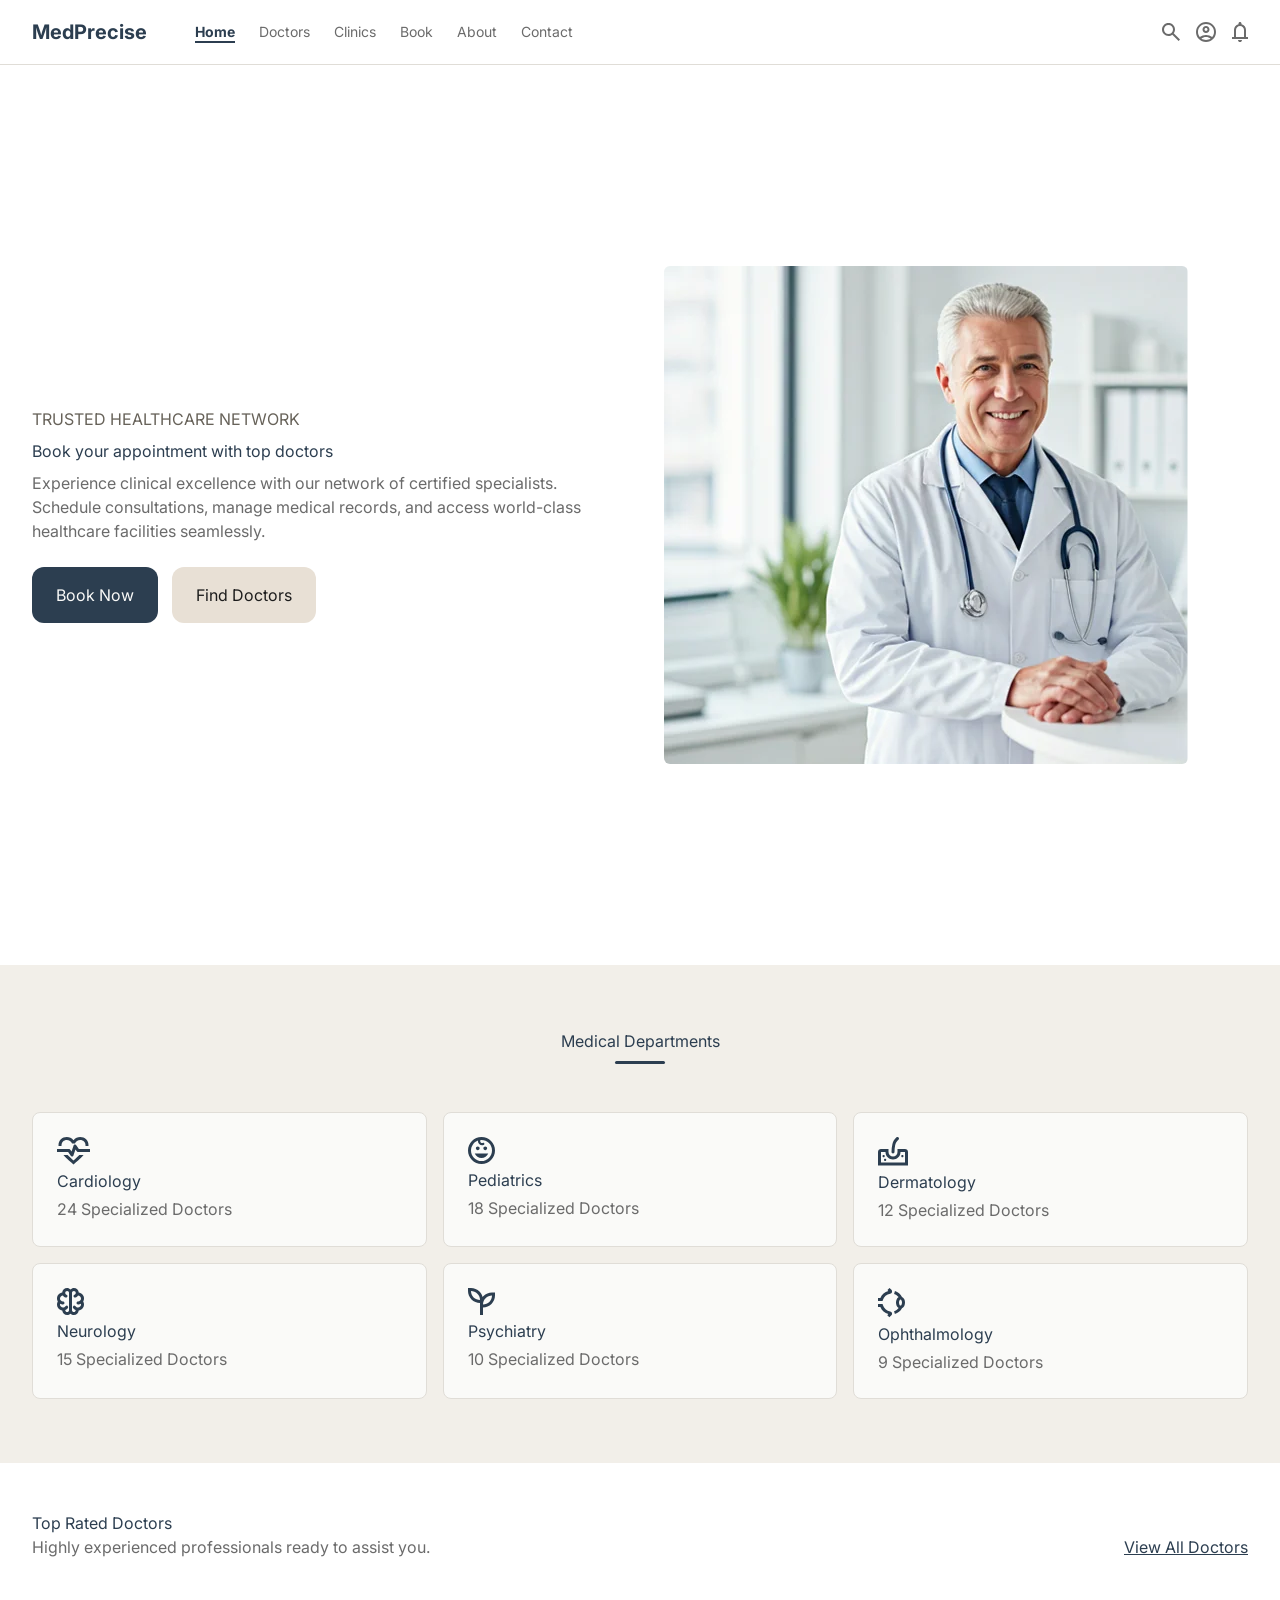
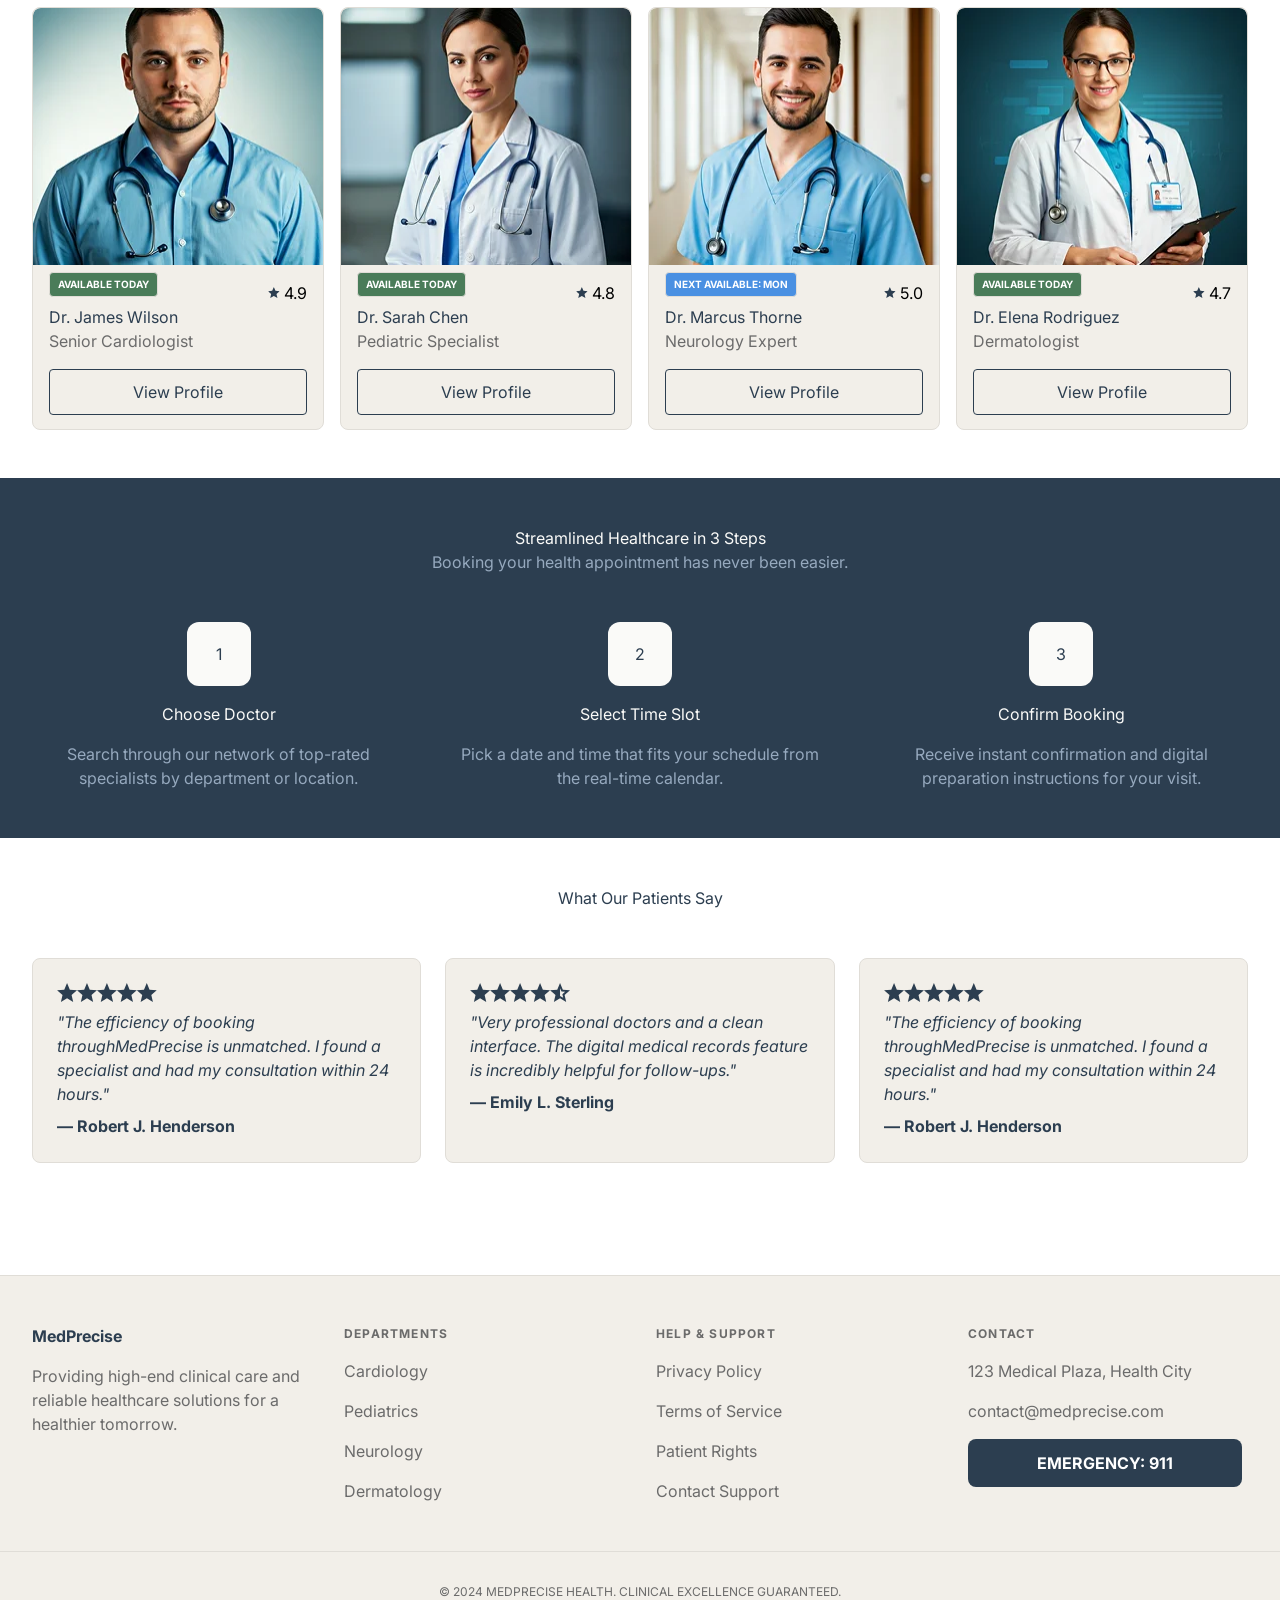
==== index.html @ 84e1014b "start contact page" ====
<!DOCTYPE html>
<html lang="en">
<head>
    <meta charset="UTF-8">
    <meta name="viewport" content="width=device-width, initial-scale=1.0">
    <title>Medical Departments | Home</title>
    <link rel="preconnect" href="https://fonts.googleapis.com">
<link rel="preconnect" href="https://fonts.gstatic.com" crossorigin>
<link href="https://fonts.googleapis.com/css2?family=Inter:ital,opsz,wght@0,14..32,100..900;1,14..32,100..900&display=swap" rel="stylesheet">
  <link href=".\src\output.css" rel="stylesheet">
</head>
<body>
    <header>
        <div class="container mx-auto row justify-between py-4.5 px-8 relative" >
            <div class="md:hidden">
                <input type="checkbox" id="menu" class="hidden peer">
             <div class="flex justify-between items-center p-4">
                <label for="menu" class="cursor-pointer"><img src="./src/ICONS/Menu.svg" alt="menu"></label>
             </div>
             <div class="hidden peer-checked:flex bg-gray-100  absolute top-full left-8 flex flex-col px-4" >
                <a href="./index.html" class="text-sm text-[var(--color-muted)] py-2">Home</a>
                 <a href="./doctors.html" class="text-sm text-[var(--color-muted)] py-2">Doctors</a>
                 <a href="./clinics.html" class="text-sm text-[var(--color-muted)] py-2">Clinics</a>
                  <a href="#" class="text-sm text-[var(--color-muted)] py-2">Book</a>
                   <a href="./about.html" class="text-sm text-[var(--color-muted)] py-2">About</a>
                   <a href="./contact.html" class="text-sm text-[var(--color-muted)] py-2">Contact</a>
             </div>
            </div>
            <div class="row justify-between gap-12">
                <a href="./index.html" class="text-xl font-bold text-[var(--color-primary)]">MedPrecise</a>
                <ul class="row justify-between gap-6 text-sm text-[var(--color-muted)] hidden  md:flex">
                    <li>
                        <a href="./index.html" class="nav-link selected">Home</a>
                    </li>
                    <li>
                        <a href="./doctors.html" class="nav-link">Doctors</a>
                    </li>
                    <li>
                        <a href="./clinics.html" class="nav-link">Clinics</a>
                    </li>
                    <li>
                        <a href="#" class="nav-link">Book</a>
                    </li>
                    <li>
                        <a href="./about.html" class="nav-link">About</a>
                    </li>
                    <li>
                        <a href="./contact.html" class="nav-link">Contact</a>
                    </li>
                </ul>
            </div>
            <div class="icons">
                <ul class="row justify-between gap-4">
                    <li>
                        <a href="#"><img src="./src/ICONS/search.svg"></a>
                    </li>
                    <li class="hidden md:block">
                        <a href="#"><img src="./src/ICONS/pro.svg"></a>
                    </li>
                    <li class="hidden md:block">
                        <a href="#"><img src="./src/ICONS/not.svg"></a>
                    </li>
                </ul>

            </div>

        </div>
    </header>
    <main>
        <section class="hero min-h-screen px-8 flex items-center justify-center ">
            <div class="container mx-auto flex-col  md:flex md:flex-row md:justify-between h-full items-center gap-12 py-16">
                 <div class="flex-1">
                <div class="mb-2 max-w-xl">  
                 <h1 class="text-[var(--color-highlight)] mb-2">TRUSTED HEALTHCARE NETWORK</h1>
               <h2 class="text-[var(--color-primary)] mb-2 " >Book your appointment with top doctors</h2>
             <p class="text-[var(--color-muted)] ">Experience clinical excellence with our network of certified specialists.<br>Schedule consultations, manage medical records, and access world-class
             healthcare facilities seamlessly.
             </p>
             </div>
          
        <div class="mt-6 ">
           <button class="book  py-4 px-6 rounded-xl  bg-[var(--color-primary)] text-[var(--color-background)] mr-2.5 hover:bg-[var(--color-primary)]/80 ">Book Now</button>
            <button class="find-doctor  py-4 px-6 rounded-xl  bg-[var(--color-bg2)] text-[var(--color-t2)] hover:bg-[var(--color-bg2)]/80 ">Find Doctors</button>
      </div>
      </div>
      <div class="justify-end mt-10 md:mt-0 flex-1" >
     <img src="./src/photos/hero.webp" alt="doctor Image" class="rounded-md">
     </div> 
            </div>
           
        </section>
        <section class="medical-dep px-8  bg-[var(--color-bg3)] flex items-center justify-center ">
                <div class="container mx-auto py-16">
               <div class="text-center"> 
              <h2 class=" title text-[var(--color-primary)]">Medical Departments</h2>
            </div>
              <div class="cards grid grid-cols-1 md:grid-cols-3 gap-4 mt-12">
            <div class="card">
                <div class="icon"><img src="./src/ICONS/Cardiology.svg " alt="Cardiology Icon">
                </div>
                <h2 class="my-1 text-[var(--color-primary)]">Cardiology</h2>
                <p class="text-[var(--color-muted)]">24 Specialized Doctors</p>
                </div>
                <div class="card">
                    <div class="icon"><img src="./src/ICONS/Pediatrics.svg" alt="Pediaics Icon">
                </div>
                <h2 class="my-1 text-[var(--color-primary)]">Pediatrics</h2>
                <p class="text-[var(--color-muted)]">18 Specialized Doctors</p>
            </div>
            <div class="card">
                <div class="icon"><img src="./src/ICONS/Dermatology.svg" alt="Dermatology Icon">
                </div>
                <h2 class="my-1 text-[var(--color-primary)]">Dermatology</h2>
                <p class="text-[var(--color-muted)]">12 Specialized Doctors</p>
            </div>    
              <div class="card">
              <div class="icon"><img src="./src/ICONS/Neurology.svg" alt="Neurology Icon">
                </div>
                <h2 class="my-1 text-[var(--color-primary)]">Neurology</h2>
                <p class="text-[var(--color-muted)]">15 Specialized Doctors</p>
              </div>
                <div class="card">
               <div class="icon"><img src="./src/ICONS/Psychiatry.svg" alt="Psychiatry Icon">
                </div>
                <h2 class="my-1 text-[var(--color-primary)]">Psychiatry</h2>
                <p class="text-[var(--color-muted)]">10 Specialized Doctors</p>
                </div>
              <div class="card">
                <div class="icon"><img src="./src/ICONS/Ophthalmology.svg" alt="Ophthalmology Icon">
                </div>
                <h2 class="my-1 text-[var(--color-primary)]">Ophthalmology</h2>
                <p class="text-[var(--color-muted)]">9 Specialized Doctors</p> 
              </div>
              </div>
                </div>
    
        </section>
        <section class="top-doctors px-8  flex items-center justify-center">
            <div class="container mx-auto py-12">
             <h2 class="text-[var(--color-primary)]">Top Rated Doctors</h2>
             <div class="row justify-between">
                <p class="text-[var(--color-muted)]">
                    Highly experienced professionals ready to assist you.
                </p>
                <a href="#" class="text-[var(--color-primary)] underline cursor-pointer p-2 md:p-0  transition-all duration-75 active:scale-90 ">View All Doctors</a>
             </div>
             <div class="dr-cards mt-12 grid grid-cols-1 md:grid-cols-2 lg:grid-cols-4 gap-4">
                <div class="dr-card">
                    <img src="./src/photos/james.webp" alt="Dr. James">
                    <div class="row justify-between mx-4">
                        <p class="status bg-[var(--color-available)]">AVAILABLE TODAY</p>
                        <div class="row  gap-1 mt-4">
                            <img src="./src/ICONS/star.svg" alt="Star Icon" >
                            <p>4.9</p>
                        </div>
                    </div>
                    <div class="mx-4">
                        <h2 class="text-[var(--color-primary)]">Dr. James Wilson</h2>
                        <p class="text-[var(--color-muted)]">Senior Cardiologist</p>
                        <a href="./doctor profile.html" class="btn mt-4">View Profile</a>
                    </div>
                </div>
                <div class="dr-card">
                    <img src="./src/photos/sarah.webp" alt="Dr. Sarah">
                    <div class="row justify-between mx-4">
                        <p class="status bg-[var(--color-available)]">AVAILABLE TODAY</p>
                        <div class="row  gap-1 mt-4">
                            <img src="./src/ICONS/star.svg" alt="Star Icon" >
                            <p>4.8</p>
                        </div>
                    </div>
                    <div class="mx-4">
                        <h2 class="text-[var(--color-primary)]">Dr. Sarah Chen</h2>
                        <p class="text-[var(--color-muted)]">Pediatric Specialist</p>
                        <button >View Profile</button>
                    </div>
                </div>
                <div class="dr-card">
                    <img src="./src/photos/Marcus .webp" alt="Dr. Marcus">
                    <div class="row justify-between mx-4">
                        <p class="status bg-[var(--color-unavailable)]">NEXT AVAILABLE: MON</p>
                        <div class="row  gap-1 mt-4">
                            <img src="./src/ICONS/star.svg" alt="Star Icon" >
                            <p>5.0</p>
                        </div>
                    </div>
                    <div class="mx-4">
                        <h2 class="text-[var(--color-primary)]">Dr. Marcus Thorne</h2>
                        <p class="text-[var(--color-muted)]">Neurology Expert</p>
                        <button >View Profile</button>
                    </div>
                </div>
                <div class="dr-card">
                    <img src="./src/photos/elena.webp" alt="Dr. Elena">
                    <div class="row justify-between mx-4">
                        <p class="status bg-[var(--color-available)]">AVAILABLE TODAY</p>
                        <div class="row gap-1 mt-4">
                            <img src="./src/ICONS/star.svg" alt="Star Icon" >
                            <p>4.7</p>
                        </div>
                    </div>
                    <div class="mx-4">
                        <h2 class="text-[var(--color-primary)]">Dr. Elena Rodriguez</h2>
                        <p class="text-[var(--color-muted)]">Dermatologist</p>
                        <button class="" >View Profile</button>
                    </div>
                </div>

             </div>

            </div>

        </section>
        <section class="steps px-8 bg-[var(--color-primary)] flex items-center justify-center">
            <div class="container mx-auto py-12">
                <h2 class="text-[var(--color-background)] text-center">Streamlined Healthcare in 3 Steps</h2>
                <p class="text-[var(--color-light)] text-center">Booking your health appointment has never been easier.</p>
                <div class="grid grid-cols-1 md:grid-cols-3 gap-12  mt-12">
                    <div class="step flex justify-center items-center flex-col">
                        <p class="step-number"> 1</p>
                        <h2 class="my-4 text-[var(--color-background)]"> Choose Doctor</h2>
                        <p class="text-[var(--color-light)] text-center">Search through our network of top-rated specialists by department or location.</p>
                </div>
                <div class="step flex justify-center items-center flex-col">
                        <p class="step-number"> 2</p>
                        <h2 class="my-4 text-[var(--color-background)]">Select Time Slot</h2>
                        <p class="text-[var(--color-light)] text-center">Pick a date and time that fits your schedule from the real-time calendar.</p>
                </div>
                <div class="step flex justify-center items-center flex-col">
                        <p class="step-number"> 3</p>
                        <h2 class="my-4 text-[var(--color-background)]"> Confirm Booking</h2>
                        <p class="text-[var(--color-light)] text-center">Receive instant confirmation and digital preparation instructions for your visit.</p>
                </div>

            </div>
            </div>
        </section>
        <section class="Testimonials px-8 flex items-center justify-center">
            <div class="container mx-auto py-12">
                <h2 class="text-[var(--color-primary)] mb-12 text-center">What Our Patients Say</h2>
                <div class="Patients-cards grid grid-cols-1 md:grid-cols-3 gap-6">
                    <div class="Patient-card ">
                        <img src="./src/ICONS/5stars.svg" alt="5 Stars Icon">
                        <p class="my-2 text-[var(--color-primary)]  italic">
                            "The efficiency of booking throughMedPrecise is unmatched. I found a specialist and had my consultation within 24 hours."
                        </p>
                        <h2 class="font-bold  text-[var(--color-primary)] ">— Robert J. Henderson</h2>

                    </div>
                    <div class="Patient-card">
                        <img src="./src/ICONS/4stars.svg" alt="4 Stars Icon">
                        <p class="my-2 text-[var(--color-primary)]  italic">
                            "Very professional doctors and a clean
                               interface. The digital medical records
                               feature is incredibly helpful for follow-ups."
                        </p>
                        <h2 class="font-bold  text-[var(--color-primary)] ">— Emily L. Sterling</h2>

                    </div>
                    <div class="Patient-card">
                        <img src="./src/ICONS/5stars.svg" alt="5 Stars Icon">
                        <p class="my-2 text-[var(--color-primary)]  italic">
                            "The efficiency of booking throughMedPrecise is unmatched. I found a specialist and had my consultation within 24 hours."
                        </p>
                        <h2 class="font-bold  text-[var(--color-primary)] ">— Robert J. Henderson</h2>

                    </div>
                </div>
            </div>

        </section>
       
    </main>
    <footer class="mt-16" >
       <section class=" px-8  flex items-center justify-center bg-[var(--color-bg3)] border-t  border-[var(--color-border)]">
     <div class="footer container mx-auto py-12">
            <div class="footer-container grid grid-cols-1 md:grid-cols-4 gap-8 ">
                <div>
                    <h2 class="font-bold text-lg text-[var(--color-primary)] mb-[16.5px]">MedPrecise</h2>
                    <p class="text-[var(--color-muted)]">Providing high-end clinical care and reliable healthcare solutions for a healthier tomorrow.</p>
                </div>
                <div>
                    <h5 class="text-[var(--color-muted)] mb-4">DEPARTMENTS</h5>
                    <ul >
                        <li><a href="#" >Cardiology</a></li>
                        <li class="my-4"><a href="#" >Pediatrics</a></li>
                        <li><a href="#">Neurology</a></li>
                        <li class="mt-4"><a href="#">Dermatology</a></li>
                    </ul>
                </div>
                <div>
                    <h5 class="text-[var(--color-muted)] mb-4">HELP & SUPPORT</h5>
                    <ul>
                        <li><a href="#">Privacy Policy</a></li>
                        <li class="my-4"><a href="#">Terms of Service</a></li>
                        <li><a href="#">Patient Rights</a></li>
                        <li class="mt-4"><a href="#">Contact Support</a></li>
                    </ul>
                </div>
                <div>
                    <h5 class="text-[var(--color-muted)] mb-4"">CONTACT</h5>
                    <ul>
                        <li class="text-[var(--color-muted)]">123 Medical Plaza, Health City</li>
                        <li class="my-4 text-[var(--color-muted)]">contact@medprecise.com</li>
                    </ul>
                    <button class="hover:bg-[var(--color-primary)]/50">EMERGENCY: 911</button>
                </div>
            </div>
           
        </div>
       </section>
        
        <section class=" px-8 flex items-center justify-center bg-[var(--color-bg3)] border-t  border-[var(--color-border)] ">
<div class="container mx-auto text-center  ">
             <p class="text-xs text-[var(--color-muted)] py-8">© 2024 MEDPRECISE HEALTH. CLINICAL EXCELLENCE GUARANTEED.</p>
        </div>
        </section>
    </footer>
    
</body>
</html>
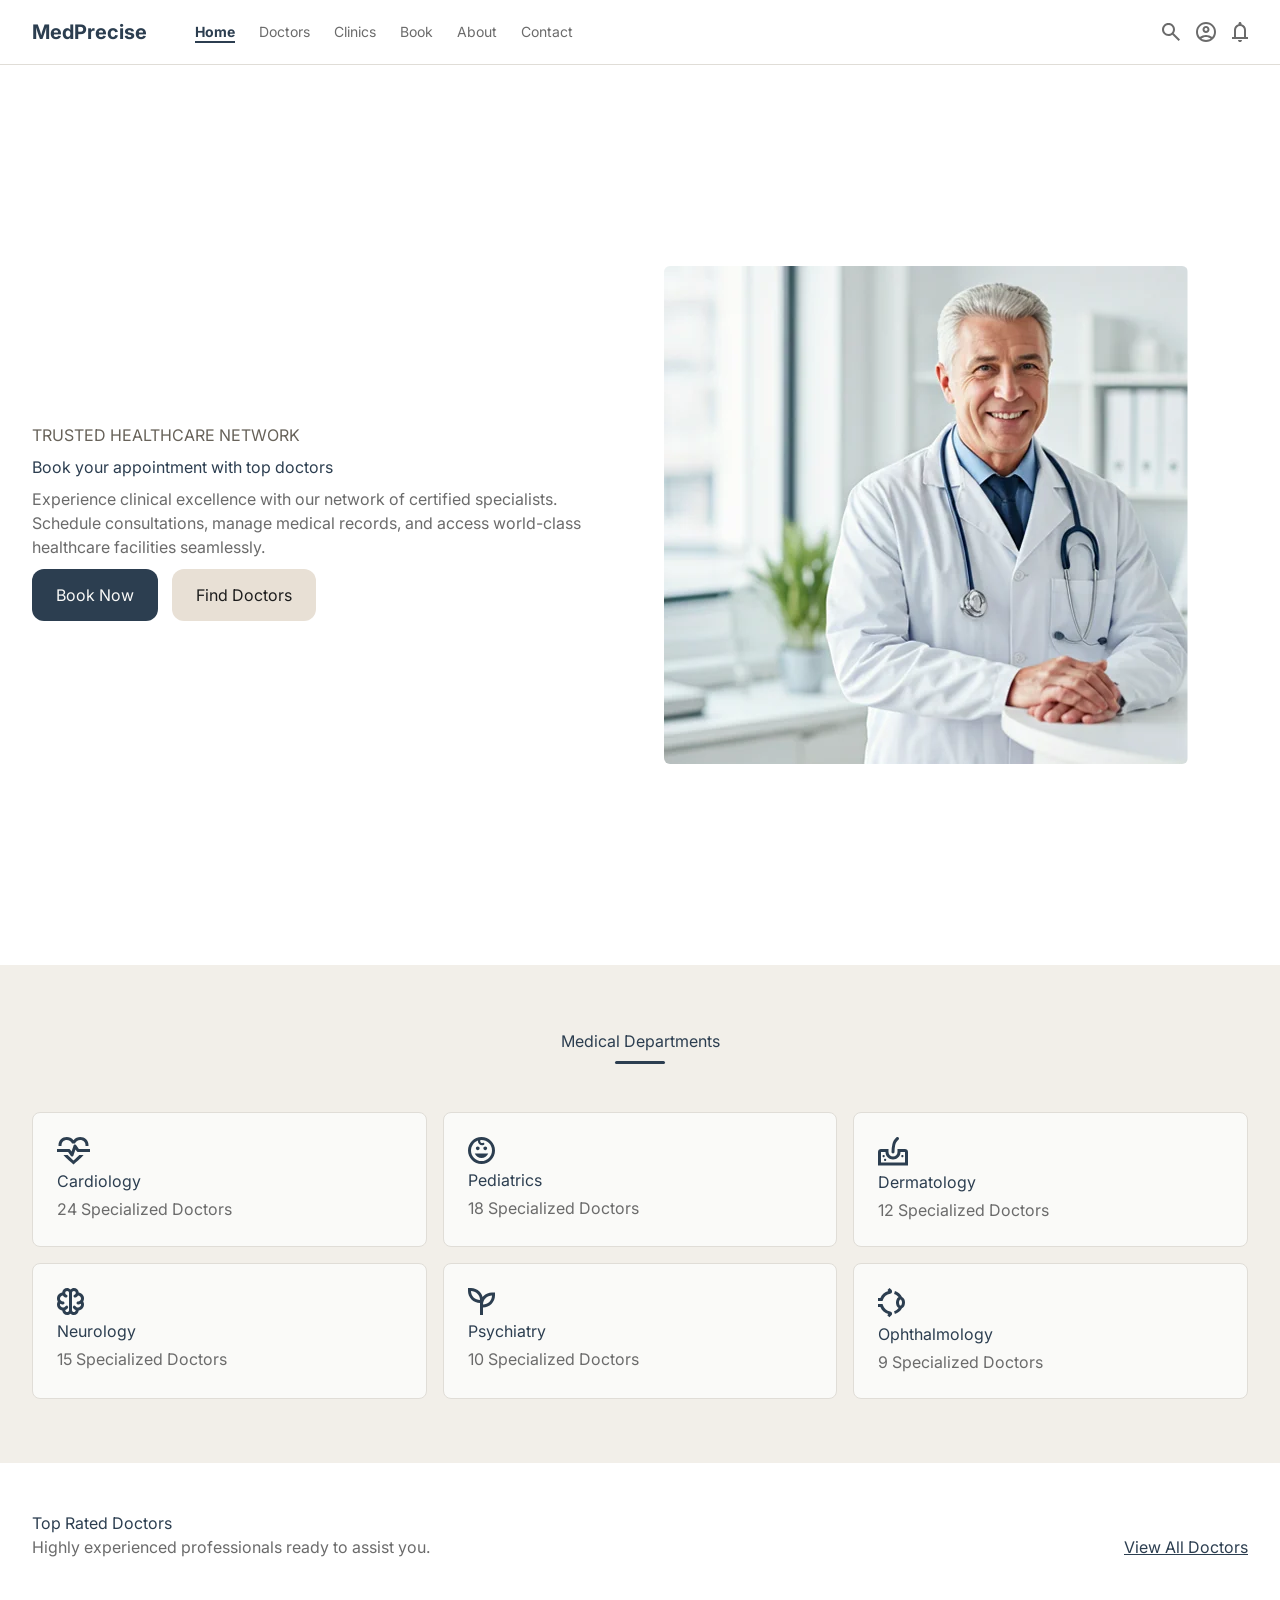
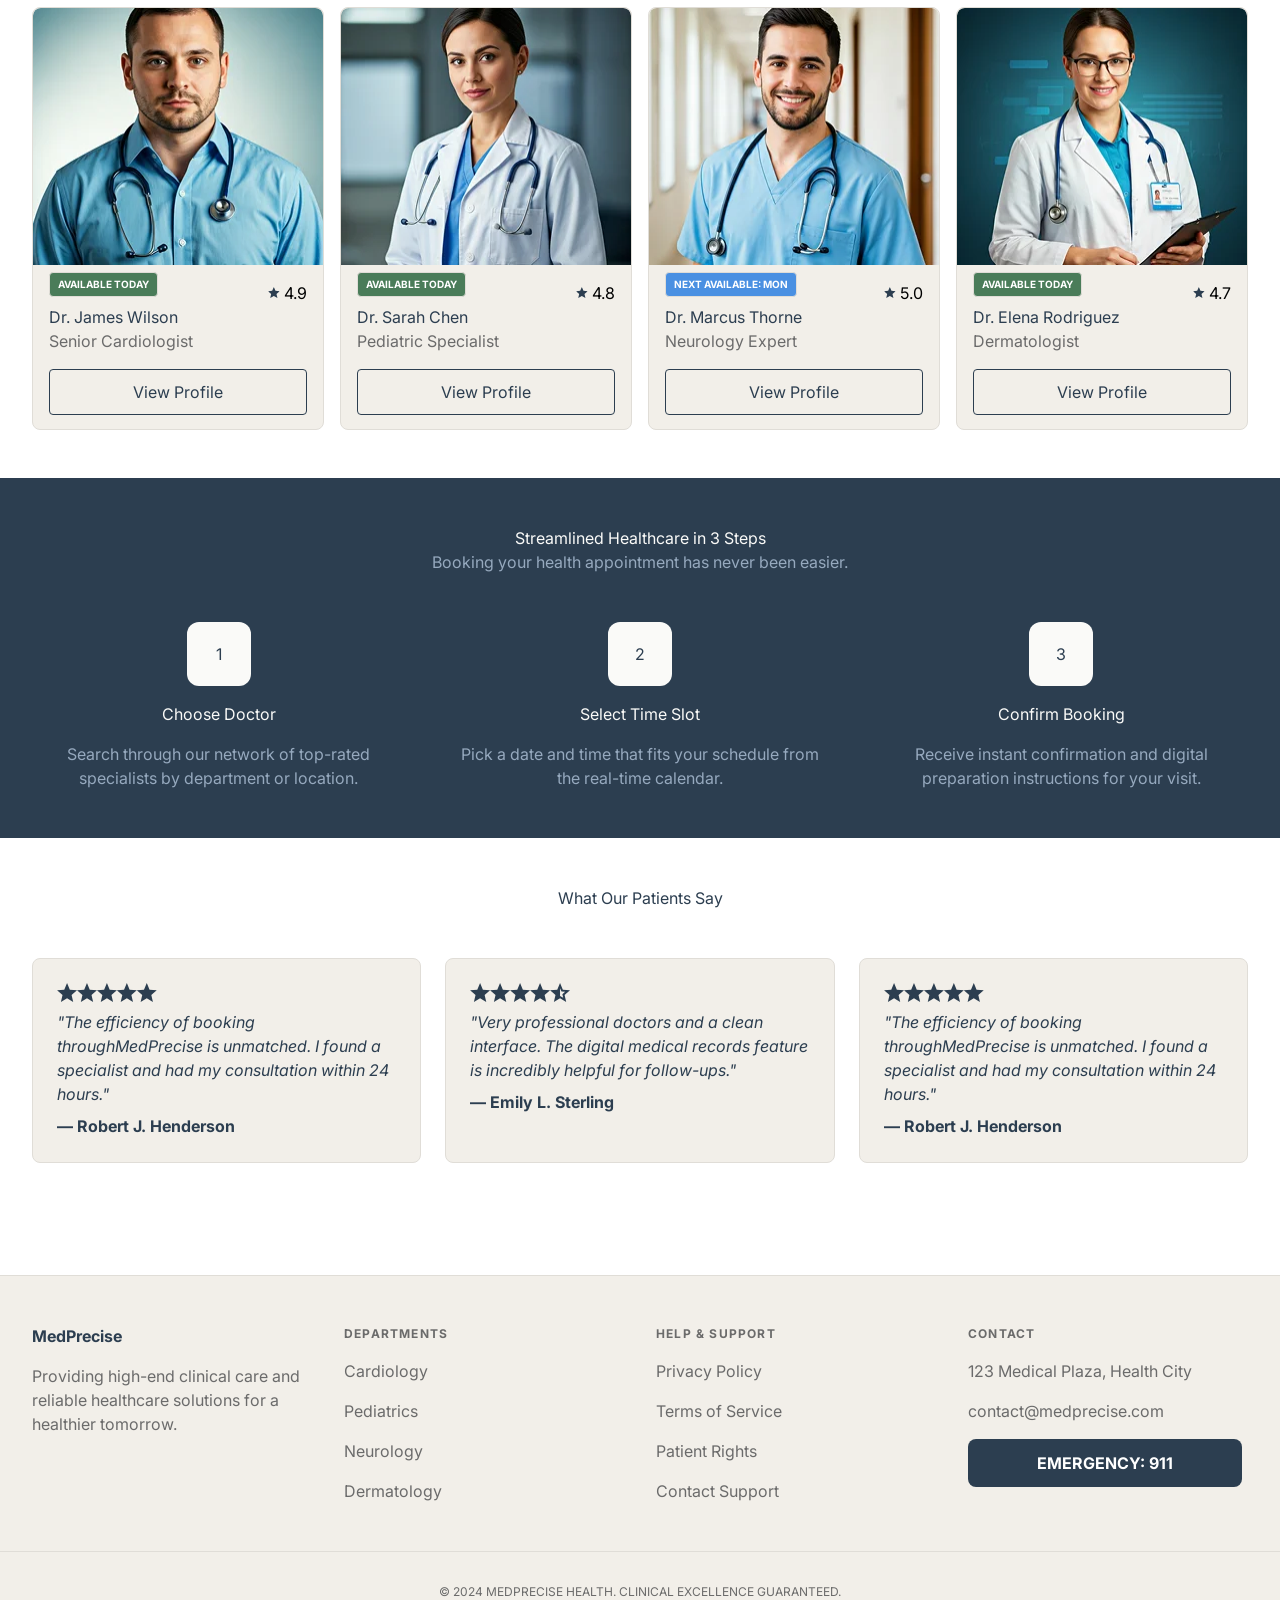
==== commit 0e5adaf2: "add dashboard page" ====
--- a/index.html
+++ b/index.html
@@ -21,12 +21,12 @@
                 <a href="./index.html" class="text-sm text-[var(--color-muted)] py-2">Home</a>
                  <a href="./doctors.html" class="text-sm text-[var(--color-muted)] py-2">Doctors</a>
                  <a href="./clinics.html" class="text-sm text-[var(--color-muted)] py-2">Clinics</a>
-                  <a href="#" class="text-sm text-[var(--color-muted)] py-2">Book</a>
+                  <a href="./book.html" class="text-sm text-[var(--color-muted)] py-2">Book</a>
                    <a href="./about.html" class="text-sm text-[var(--color-muted)] py-2">About</a>
                    <a href="./contact.html" class="text-sm text-[var(--color-muted)] py-2">Contact</a>
              </div>
             </div>
-            <div class="row justify-between gap-12">
+            <nav class="row justify-between gap-12">
                 <a href="./index.html" class="text-xl font-bold text-[var(--color-primary)]">MedPrecise</a>
                 <ul class="row justify-between gap-6 text-sm text-[var(--color-muted)] hidden  md:flex">
                     <li>
@@ -39,7 +39,7 @@
                         <a href="./clinics.html" class="nav-link">Clinics</a>
                     </li>
                     <li>
-                        <a href="#" class="nav-link">Book</a>
+                        <a href="./book.html" class="nav-link">Book</a>
                     </li>
                     <li>
                         <a href="./about.html" class="nav-link">About</a>
@@ -48,21 +48,21 @@
                         <a href="./contact.html" class="nav-link">Contact</a>
                     </li>
                 </ul>
-            </div>
-            <div class="icons">
+            </nav>
+            <nav class="icons">
                 <ul class="row justify-between gap-4">
                     <li>
                         <a href="#"><img src="./src/ICONS/search.svg"></a>
                     </li>
                     <li class="hidden md:block">
-                        <a href="#"><img src="./src/ICONS/pro.svg"></a>
+                        <a href="./login.html"><img src="./src/ICONS/pro.svg"></a>
                     </li>
                     <li class="hidden md:block">
                         <a href="#"><img src="./src/ICONS/not.svg"></a>
                     </li>
                 </ul>
 
-            </div>
+            </nav>
 
         </div>
     </header>
@@ -79,8 +79,8 @@
              </div>
           
         <div class="mt-6 ">
-           <button class="book  py-4 px-6 rounded-xl  bg-[var(--color-primary)] text-[var(--color-background)] mr-2.5 hover:bg-[var(--color-primary)]/80 ">Book Now</button>
-            <button class="find-doctor  py-4 px-6 rounded-xl  bg-[var(--color-bg2)] text-[var(--color-t2)] hover:bg-[var(--color-bg2)]/80 ">Find Doctors</button>
+           <a href="./book.html"  class="book  py-4 px-6 rounded-xl  bg-[var(--color-primary)] text-[var(--color-background)] mr-2.5 hover:bg-[var(--color-primary)]/80 ">Book Now</a>
+            <a href="./doctors.html" class="find-doctor  py-4 px-6 rounded-xl  bg-[var(--color-bg2)] text-[var(--color-t2)] hover:bg-[var(--color-bg2)]/80 ">Find Doctors</a>
       </div>
       </div>
       <div class="justify-end mt-10 md:mt-0 flex-1" >
@@ -142,7 +142,7 @@
                 <p class="text-[var(--color-muted)]">
                     Highly experienced professionals ready to assist you.
                 </p>
-                <a href="#" class="text-[var(--color-primary)] underline cursor-pointer p-2 md:p-0  transition-all duration-75 active:scale-90 ">View All Doctors</a>
+                <a href="./doctors.html" class="text-[var(--color-primary)] underline cursor-pointer p-2 md:p-0  transition-all duration-75 active:scale-90 ">View All Doctors</a>
              </div>
              <div class="dr-cards mt-12 grid grid-cols-1 md:grid-cols-2 lg:grid-cols-4 gap-4">
                 <div class="dr-card">
@@ -185,23 +185,23 @@
                         </div>
                     </div>
                     <div class="mx-4">
-                        <h2 class="text-[var(--color-primary)]">Dr. Marcus Thorne</h2>
-                        <p class="text-[var(--color-muted)]">Neurology Expert</p>
+                        <h2 class="text-primary">Dr. Marcus Thorne</h2>
+                        <p class="text-muted">Neurology Expert</p>
                         <button >View Profile</button>
                     </div>
                 </div>
                 <div class="dr-card">
                     <img src="./src/photos/elena.webp" alt="Dr. Elena">
                     <div class="row justify-between mx-4">
-                        <p class="status bg-[var(--color-available)]">AVAILABLE TODAY</p>
+                        <p class="status bg-available">AVAILABLE TODAY</p>
                         <div class="row gap-1 mt-4">
                             <img src="./src/ICONS/star.svg" alt="Star Icon" >
                             <p>4.7</p>
                         </div>
                     </div>
                     <div class="mx-4">
-                        <h2 class="text-[var(--color-primary)]">Dr. Elena Rodriguez</h2>
-                        <p class="text-[var(--color-muted)]">Dermatologist</p>
+                        <h2 class="text-primary">Dr. Elena Rodriguez</h2>
+                        <p class="text-muted">Dermatologist</p>
                         <button class="" >View Profile</button>
                     </div>
                 </div>
@@ -237,7 +237,7 @@
         </section>
         <section class="Testimonials px-8 flex items-center justify-center">
             <div class="container mx-auto py-12">
-                <h2 class="text-[var(--color-primary)] mb-12 text-center">What Our Patients Say</h2>
+                <h2 class="text-primary mb-12 text-center">What Our Patients Say</h2>
                 <div class="Patients-cards grid grid-cols-1 md:grid-cols-3 gap-6">
                     <div class="Patient-card ">
                         <img src="./src/ICONS/5stars.svg" alt="5 Stars Icon">
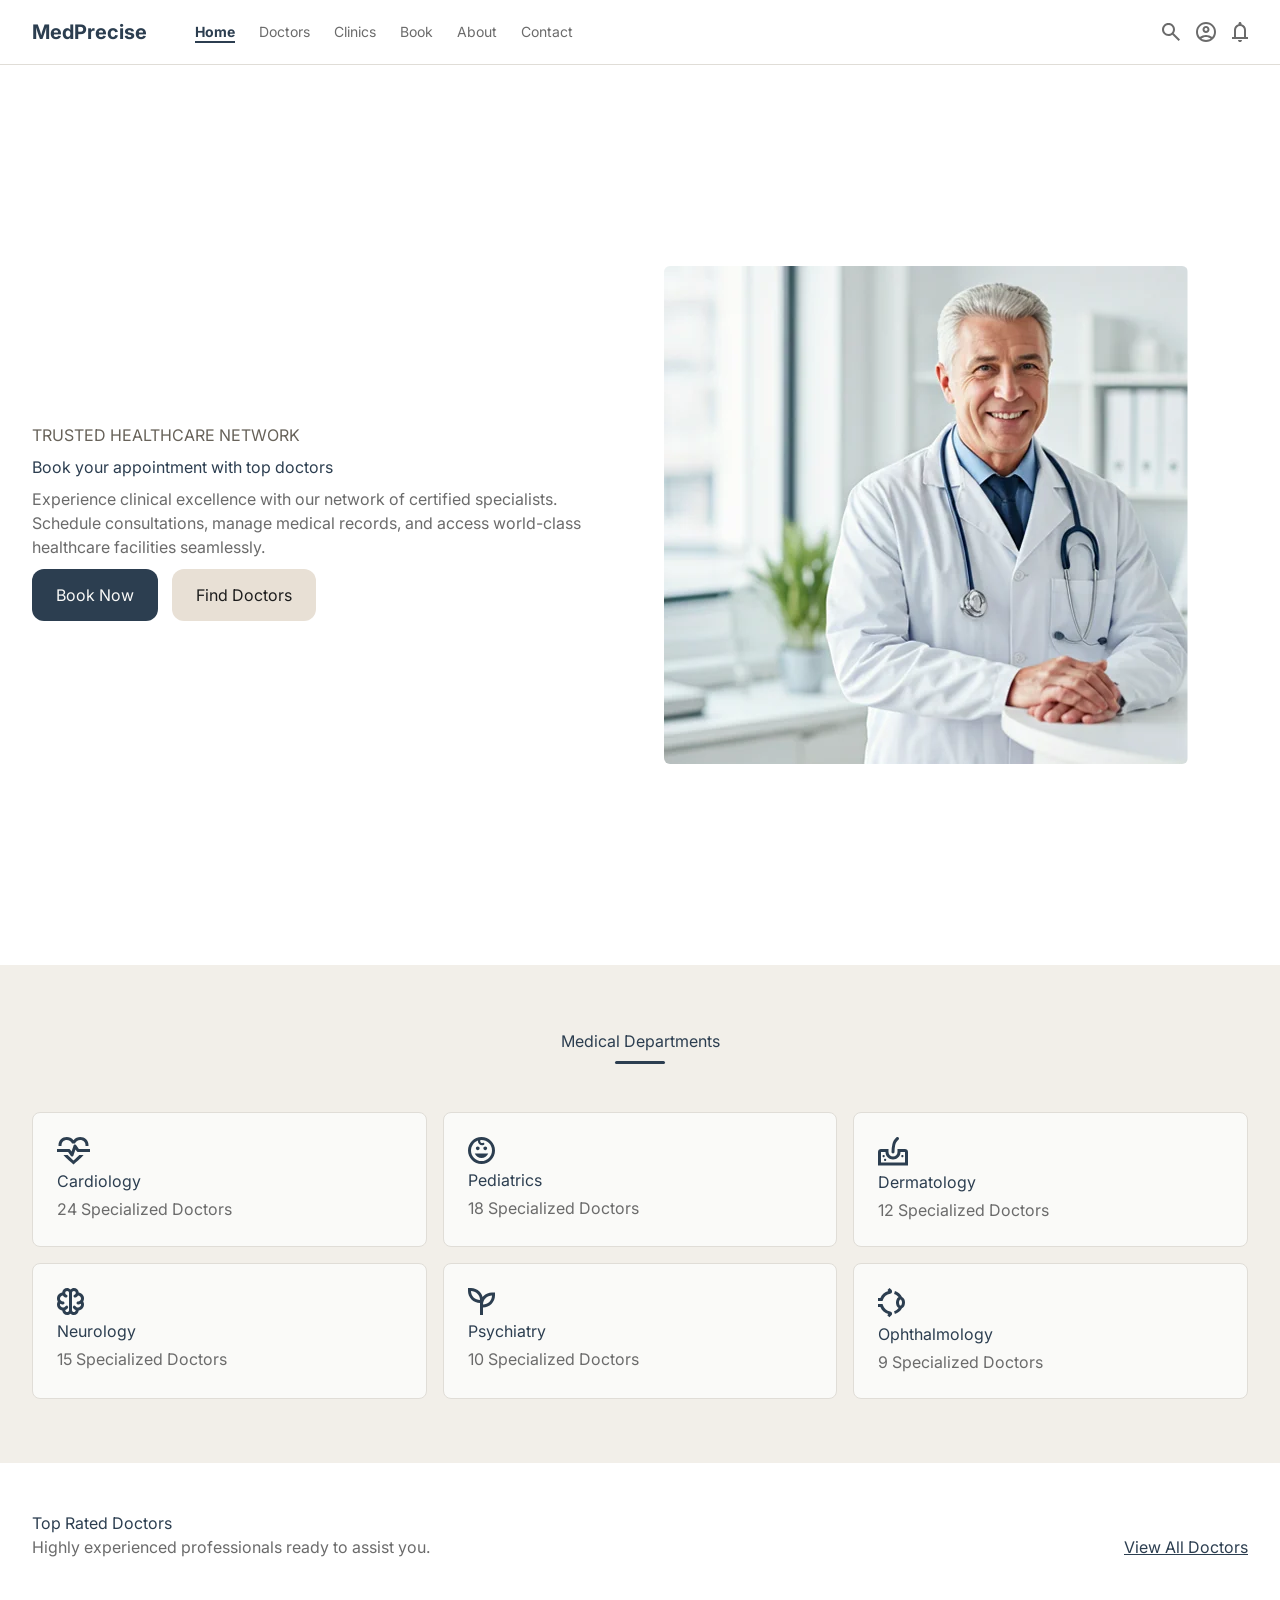
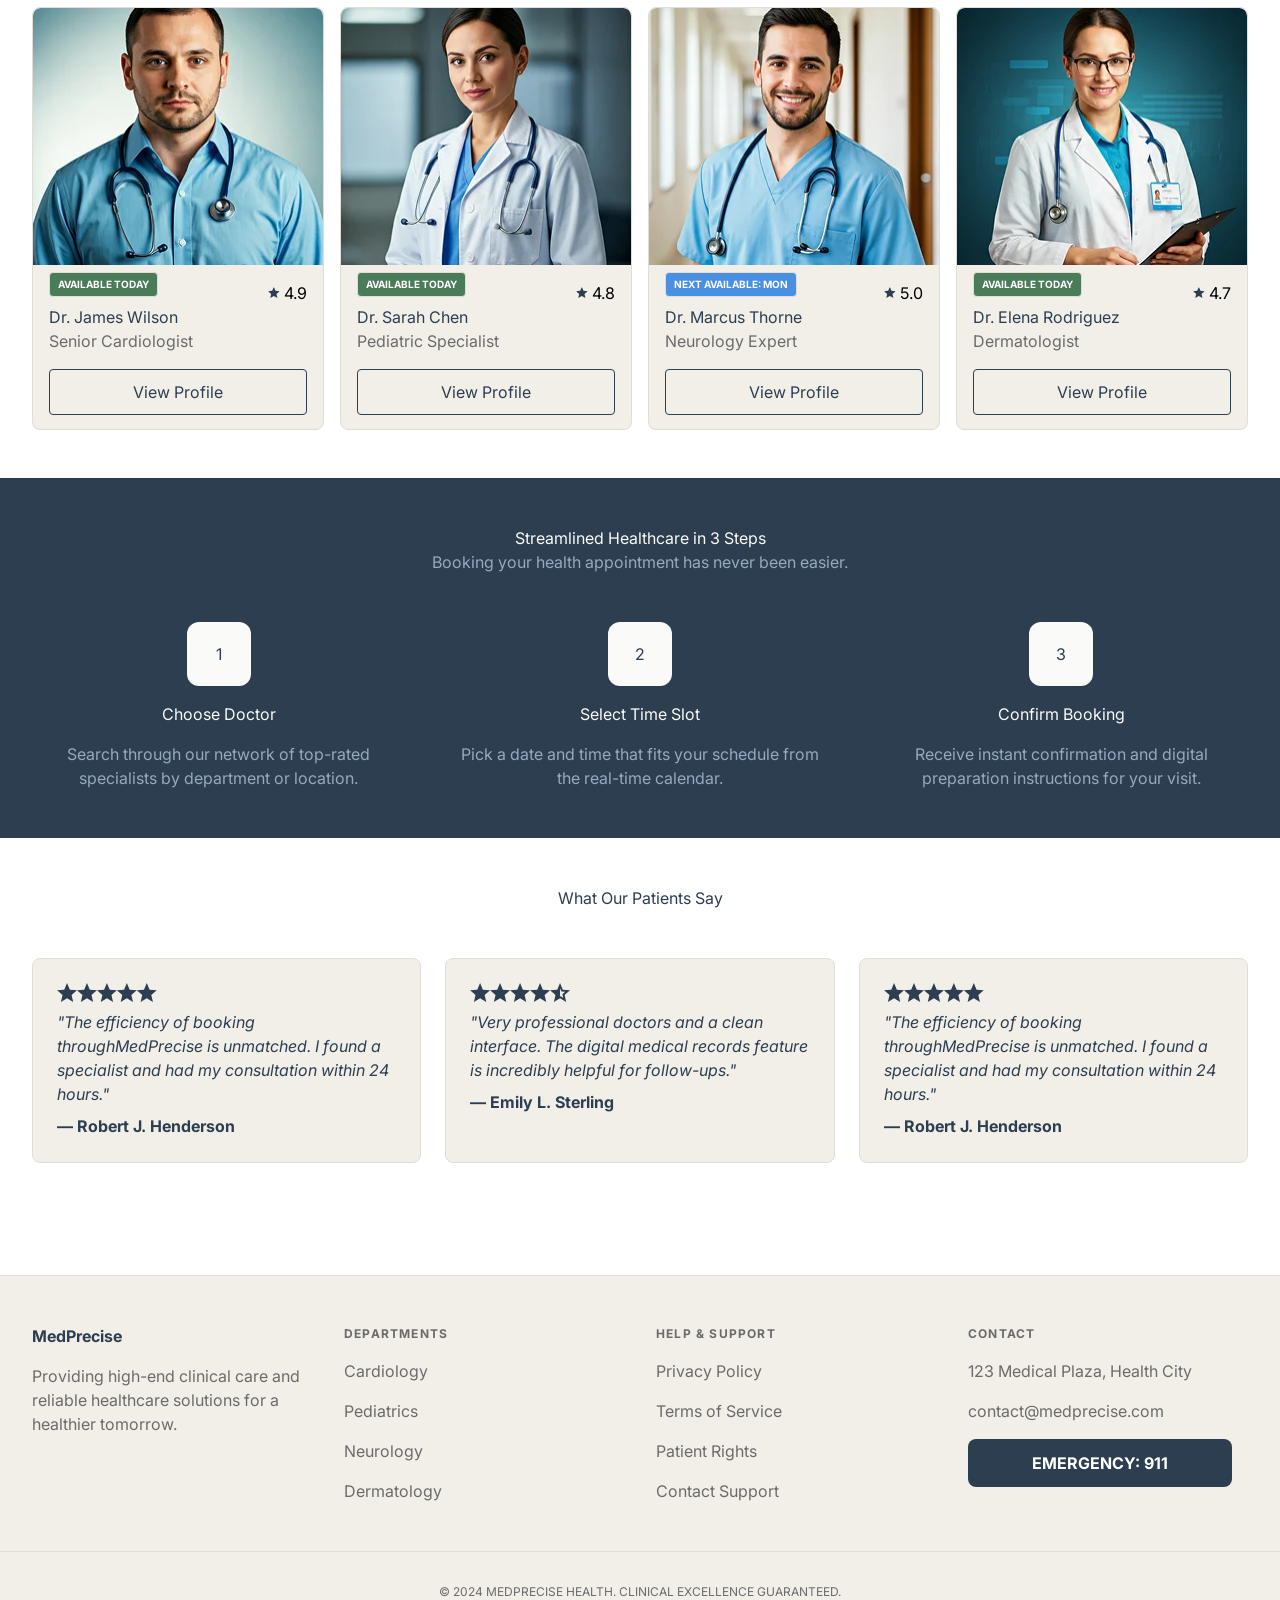
==== commit 8616cb6c: "final edit" ====
--- a/index.html
+++ b/index.html
@@ -18,17 +18,17 @@
                 <label for="menu" class="cursor-pointer"><img src="./src/ICONS/Menu.svg" alt="menu"></label>
              </div>
              <div class="hidden peer-checked:flex bg-gray-100  absolute top-full left-8 flex flex-col px-4" >
-                <a href="./index.html" class="text-sm text-[var(--color-muted)] py-2">Home</a>
-                 <a href="./doctors.html" class="text-sm text-[var(--color-muted)] py-2">Doctors</a>
-                 <a href="./clinics.html" class="text-sm text-[var(--color-muted)] py-2">Clinics</a>
-                  <a href="./book.html" class="text-sm text-[var(--color-muted)] py-2">Book</a>
-                   <a href="./about.html" class="text-sm text-[var(--color-muted)] py-2">About</a>
-                   <a href="./contact.html" class="text-sm text-[var(--color-muted)] py-2">Contact</a>
+                <a href="./index.html" class="text-sm text-muted py-2">Home</a>
+                 <a href="./doctors.html" class="text-sm text-muted py-2">Doctors</a>
+                 <a href="./clinics.html" class="text-sm text-muted py-2">Clinics</a>
+                  <a href="./book.html" class="text-sm text-muted py-2">Book</a>
+                   <a href="./about.html" class="text-sm text-muted py-2">About</a>
+                   <a href="./contact.html" class="text-sm text-muted py-2">Contact</a>
              </div>
             </div>
             <nav class="row justify-between gap-12">
-                <a href="./index.html" class="text-xl font-bold text-[var(--color-primary)]">MedPrecise</a>
-                <ul class="row justify-between gap-6 text-sm text-[var(--color-muted)] hidden  md:flex">
+                <a href="./index.html" class="text-xl font-bold text-primary">MedPrecise</a>
+                <ul class="row justify-between gap-6 text-sm text-muted hidden  md:flex">
                     <li>
                         <a href="./index.html" class="nav-link selected">Home</a>
                     </li>
@@ -51,10 +51,10 @@
             </nav>
             <nav class="icons">
                 <ul class="row justify-between gap-4">
-                    <li>
+                    <li class="hidden md:block">
                         <a href="#"><img src="./src/ICONS/search.svg"></a>
                     </li>
-                    <li class="hidden md:block">
+                    <li>
                         <a href="./login.html"><img src="./src/ICONS/pro.svg"></a>
                     </li>
                     <li class="hidden md:block">
@@ -71,16 +71,16 @@
             <div class="container mx-auto flex-col  md:flex md:flex-row md:justify-between h-full items-center gap-12 py-16">
                  <div class="flex-1">
                 <div class="mb-2 max-w-xl">  
-                 <h1 class="text-[var(--color-highlight)] mb-2">TRUSTED HEALTHCARE NETWORK</h1>
-               <h2 class="text-[var(--color-primary)] mb-2 " >Book your appointment with top doctors</h2>
-             <p class="text-[var(--color-muted)] ">Experience clinical excellence with our network of certified specialists.<br>Schedule consultations, manage medical records, and access world-class
+                 <h1 class="text-highlight mb-2">TRUSTED HEALTHCARE NETWORK</h1>
+               <h2 class="text-primary mb-2 " >Book your appointment with top doctors</h2>
+             <p class="text-muted ">Experience clinical excellence with our network of certified specialists.<br>Schedule consultations, manage medical records, and access world-class
              healthcare facilities seamlessly.
              </p>
              </div>
           
         <div class="mt-6 ">
-           <a href="./book.html"  class="book  py-4 px-6 rounded-xl  bg-[var(--color-primary)] text-[var(--color-background)] mr-2.5 hover:bg-[var(--color-primary)]/80 ">Book Now</a>
-            <a href="./doctors.html" class="find-doctor  py-4 px-6 rounded-xl  bg-[var(--color-bg2)] text-[var(--color-t2)] hover:bg-[var(--color-bg2)]/80 ">Find Doctors</a>
+           <a href="./book.html"  class="book  py-4 px-6 rounded-xl  bg-primary text-background mr-2.5 hover:bg-primary/80 ">Book Now</a>
+            <a href="./doctors.html" class="find-doctor  py-4 px-6 rounded-xl  bg-bg2 text-t2 hover:bg-bg2/80 ">Find Doctors</a>
       </div>
       </div>
       <div class="justify-end mt-10 md:mt-0 flex-1" >
@@ -89,47 +89,47 @@
             </div>
            
         </section>
-        <section class="medical-dep px-8  bg-[var(--color-bg3)] flex items-center justify-center ">
+        <section class="medical-dep px-8  bg-bg3 flex items-center justify-center ">
                 <div class="container mx-auto py-16">
                <div class="text-center"> 
-              <h2 class=" title text-[var(--color-primary)]">Medical Departments</h2>
+              <h2 class=" title text-primary">Medical Departments</h2>
             </div>
               <div class="cards grid grid-cols-1 md:grid-cols-3 gap-4 mt-12">
             <div class="card">
                 <div class="icon"><img src="./src/ICONS/Cardiology.svg " alt="Cardiology Icon">
                 </div>
-                <h2 class="my-1 text-[var(--color-primary)]">Cardiology</h2>
-                <p class="text-[var(--color-muted)]">24 Specialized Doctors</p>
+                <h2 class="my-1 text-primary">Cardiology</h2>
+                <p class="text-muted">24 Specialized Doctors</p>
                 </div>
                 <div class="card">
                     <div class="icon"><img src="./src/ICONS/Pediatrics.svg" alt="Pediaics Icon">
                 </div>
-                <h2 class="my-1 text-[var(--color-primary)]">Pediatrics</h2>
-                <p class="text-[var(--color-muted)]">18 Specialized Doctors</p>
+                <h2 class="my-1 text-primary">Pediatrics</h2>
+                <p class="text-muted">18 Specialized Doctors</p>
             </div>
             <div class="card">
                 <div class="icon"><img src="./src/ICONS/Dermatology.svg" alt="Dermatology Icon">
                 </div>
-                <h2 class="my-1 text-[var(--color-primary)]">Dermatology</h2>
-                <p class="text-[var(--color-muted)]">12 Specialized Doctors</p>
+                <h2 class="my-1 text-primary">Dermatology</h2>
+                <p class="text-muted">12 Specialized Doctors</p>
             </div>    
               <div class="card">
               <div class="icon"><img src="./src/ICONS/Neurology.svg" alt="Neurology Icon">
                 </div>
-                <h2 class="my-1 text-[var(--color-primary)]">Neurology</h2>
-                <p class="text-[var(--color-muted)]">15 Specialized Doctors</p>
+                <h2 class="my-1 text-primary">Neurology</h2>
+                <p class="text-muted">15 Specialized Doctors</p>
               </div>
                 <div class="card">
                <div class="icon"><img src="./src/ICONS/Psychiatry.svg" alt="Psychiatry Icon">
                 </div>
-                <h2 class="my-1 text-[var(--color-primary)]">Psychiatry</h2>
-                <p class="text-[var(--color-muted)]">10 Specialized Doctors</p>
+                <h2 class="my-1 text-primary">Psychiatry</h2>
+                <p class="text-muted">10 Specialized Doctors</p>
                 </div>
               <div class="card">
                 <div class="icon"><img src="./src/ICONS/Ophthalmology.svg" alt="Ophthalmology Icon">
                 </div>
-                <h2 class="my-1 text-[var(--color-primary)]">Ophthalmology</h2>
-                <p class="text-[var(--color-muted)]">9 Specialized Doctors</p> 
+                <h2 class="my-1 text-primary">Ophthalmology</h2>
+                <p class="text-muted">9 Specialized Doctors</p> 
               </div>
               </div>
                 </div>
@@ -137,48 +137,48 @@
         </section>
         <section class="top-doctors px-8  flex items-center justify-center">
             <div class="container mx-auto py-12">
-             <h2 class="text-[var(--color-primary)]">Top Rated Doctors</h2>
+             <h2 class="text-primary">Top Rated Doctors</h2>
              <div class="row justify-between">
-                <p class="text-[var(--color-muted)]">
+                <p class="text-muted">
                     Highly experienced professionals ready to assist you.
                 </p>
-                <a href="./doctors.html" class="text-[var(--color-primary)] underline cursor-pointer p-2 md:p-0  transition-all duration-75 active:scale-90 ">View All Doctors</a>
+                <a href="./doctors.html" class="text-primary underline cursor-pointer p-2 md:p-0  transition-all duration-75 active:scale-90 ">View All Doctors</a>
              </div>
              <div class="dr-cards mt-12 grid grid-cols-1 md:grid-cols-2 lg:grid-cols-4 gap-4">
                 <div class="dr-card">
                     <img src="./src/photos/james.webp" alt="Dr. James">
                     <div class="row justify-between mx-4">
-                        <p class="status bg-[var(--color-available)]">AVAILABLE TODAY</p>
+                        <p class="status bg-available">AVAILABLE TODAY</p>
                         <div class="row  gap-1 mt-4">
                             <img src="./src/ICONS/star.svg" alt="Star Icon" >
                             <p>4.9</p>
                         </div>
                     </div>
                     <div class="mx-4">
-                        <h2 class="text-[var(--color-primary)]">Dr. James Wilson</h2>
-                        <p class="text-[var(--color-muted)]">Senior Cardiologist</p>
+                        <h2 class="text-primary">Dr. James Wilson</h2>
+                        <p class="text-muted">Senior Cardiologist</p>
                         <a href="./doctor profile.html" class="btn mt-4">View Profile</a>
                     </div>
                 </div>
                 <div class="dr-card">
                     <img src="./src/photos/sarah.webp" alt="Dr. Sarah">
                     <div class="row justify-between mx-4">
-                        <p class="status bg-[var(--color-available)]">AVAILABLE TODAY</p>
+                        <p class="status bg-available">AVAILABLE TODAY</p>
                         <div class="row  gap-1 mt-4">
                             <img src="./src/ICONS/star.svg" alt="Star Icon" >
                             <p>4.8</p>
                         </div>
                     </div>
                     <div class="mx-4">
-                        <h2 class="text-[var(--color-primary)]">Dr. Sarah Chen</h2>
-                        <p class="text-[var(--color-muted)]">Pediatric Specialist</p>
+                        <h2 class="text-primary">Dr. Sarah Chen</h2>
+                        <p class="text-muted">Pediatric Specialist</p>
                         <button >View Profile</button>
                     </div>
                 </div>
                 <div class="dr-card">
                     <img src="./src/photos/Marcus .webp" alt="Dr. Marcus">
                     <div class="row justify-between mx-4">
-                        <p class="status bg-[var(--color-unavailable)]">NEXT AVAILABLE: MON</p>
+                        <p class="status bg-unavailable">NEXT AVAILABLE: MON</p>
                         <div class="row  gap-1 mt-4">
                             <img src="./src/ICONS/star.svg" alt="Star Icon" >
                             <p>5.0</p>
@@ -211,25 +211,25 @@
             </div>
 
         </section>
-        <section class="steps px-8 bg-[var(--color-primary)] flex items-center justify-center">
+        <section class="steps px-8 bg-primary flex items-center justify-center">
             <div class="container mx-auto py-12">
-                <h2 class="text-[var(--color-background)] text-center">Streamlined Healthcare in 3 Steps</h2>
-                <p class="text-[var(--color-light)] text-center">Booking your health appointment has never been easier.</p>
+                <h2 class="text-background text-center">Streamlined Healthcare in 3 Steps</h2>
+                <p class="text-light text-center">Booking your health appointment has never been easier.</p>
                 <div class="grid grid-cols-1 md:grid-cols-3 gap-12  mt-12">
                     <div class="step flex justify-center items-center flex-col">
                         <p class="step-number"> 1</p>
-                        <h2 class="my-4 text-[var(--color-background)]"> Choose Doctor</h2>
-                        <p class="text-[var(--color-light)] text-center">Search through our network of top-rated specialists by department or location.</p>
+                        <h2 class="my-4 text-background"> Choose Doctor</h2>
+                        <p class="text-light text-center">Search through our network of top-rated specialists by department or location.</p>
                 </div>
                 <div class="step flex justify-center items-center flex-col">
                         <p class="step-number"> 2</p>
-                        <h2 class="my-4 text-[var(--color-background)]">Select Time Slot</h2>
-                        <p class="text-[var(--color-light)] text-center">Pick a date and time that fits your schedule from the real-time calendar.</p>
+                        <h2 class="my-4 text-background">Select Time Slot</h2>
+                        <p class="text-light text-center">Pick a date and time that fits your schedule from the real-time calendar.</p>
                 </div>
                 <div class="step flex justify-center items-center flex-col">
                         <p class="step-number"> 3</p>
-                        <h2 class="my-4 text-[var(--color-background)]"> Confirm Booking</h2>
-                        <p class="text-[var(--color-light)] text-center">Receive instant confirmation and digital preparation instructions for your visit.</p>
+                        <h2 class="my-4 text-background"> Confirm Booking</h2>
+                        <p class="text-light text-center">Receive instant confirmation and digital preparation instructions for your visit.</p>
                 </div>
 
             </div>
@@ -241,28 +241,28 @@
                 <div class="Patients-cards grid grid-cols-1 md:grid-cols-3 gap-6">
                     <div class="Patient-card ">
                         <img src="./src/ICONS/5stars.svg" alt="5 Stars Icon">
-                        <p class="my-2 text-[var(--color-primary)]  italic">
+                        <p class="my-2 text-primary  italic">
                             "The efficiency of booking throughMedPrecise is unmatched. I found a specialist and had my consultation within 24 hours."
                         </p>
-                        <h2 class="font-bold  text-[var(--color-primary)] ">— Robert J. Henderson</h2>
+                        <h2 class="font-bold  text-primary ">— Robert J. Henderson</h2>
 
                     </div>
                     <div class="Patient-card">
                         <img src="./src/ICONS/4stars.svg" alt="4 Stars Icon">
-                        <p class="my-2 text-[var(--color-primary)]  italic">
+                        <p class="my-2 text-primary  italic">
                             "Very professional doctors and a clean
                                interface. The digital medical records
                                feature is incredibly helpful for follow-ups."
                         </p>
-                        <h2 class="font-bold  text-[var(--color-primary)] ">— Emily L. Sterling</h2>
+                        <h2 class="font-bold  text-primary ">— Emily L. Sterling</h2>
 
                     </div>
                     <div class="Patient-card">
                         <img src="./src/ICONS/5stars.svg" alt="5 Stars Icon">
-                        <p class="my-2 text-[var(--color-primary)]  italic">
+                        <p class="my-2 text-primary  italic">
                             "The efficiency of booking throughMedPrecise is unmatched. I found a specialist and had my consultation within 24 hours."
                         </p>
-                        <h2 class="font-bold  text-[var(--color-primary)] ">— Robert J. Henderson</h2>
+                        <h2 class="font-bold  text-primary ">— Robert J. Henderson</h2>
 
                     </div>
                 </div>
@@ -271,16 +271,16 @@
         </section>
        
     </main>
-    <footer class="mt-16" >
-       <section class=" px-8  flex items-center justify-center bg-[var(--color-bg3)] border-t  border-[var(--color-border)]">
-     <div class="footer container mx-auto py-12">
+    <footer class="mt-16 " >
+       <section class=" px-8  row justify-center bg-bg3 border-t  border-border">
+     <div class="footer  py-12">
             <div class="footer-container grid grid-cols-1 md:grid-cols-4 gap-8 ">
-                <div>
-                    <h2 class="font-bold text-lg text-[var(--color-primary)] mb-[16.5px]">MedPrecise</h2>
-                    <p class="text-[var(--color-muted)]">Providing high-end clinical care and reliable healthcare solutions for a healthier tomorrow.</p>
-                </div>
-                <div>
-                    <h5 class="text-[var(--color-muted)] mb-4">DEPARTMENTS</h5>
+                <div class="min-w-0">
+                    <h2 class="font-bold text-lg text-primary mb-[16.5px]">MedPrecise</h2>
+                    <p class="text-muted">Providing high-end clinical care and reliable healthcare solutions for a healthier tomorrow.</p>
+                </div>
+                <div class="min-w-0">
+                    <h5 class="text-muted mb-4">DEPARTMENTS</h5>
                     <ul >
                         <li><a href="#" >Cardiology</a></li>
                         <li class="my-4"><a href="#" >Pediatrics</a></li>
@@ -288,8 +288,8 @@
                         <li class="mt-4"><a href="#">Dermatology</a></li>
                     </ul>
                 </div>
-                <div>
-                    <h5 class="text-[var(--color-muted)] mb-4">HELP & SUPPORT</h5>
+                <div class="min-w-0">
+                    <h5 class="text-muted mb-4">HELP & SUPPORT</h5>
                     <ul>
                         <li><a href="#">Privacy Policy</a></li>
                         <li class="my-4"><a href="#">Terms of Service</a></li>
@@ -297,22 +297,22 @@
                         <li class="mt-4"><a href="#">Contact Support</a></li>
                     </ul>
                 </div>
-                <div>
-                    <h5 class="text-[var(--color-muted)] mb-4"">CONTACT</h5>
+                <div class="min-w-0">
+                    <h5 class="text-muted mb-4"">CONTACT</h5>
                     <ul>
-                        <li class="text-[var(--color-muted)]">123 Medical Plaza, Health City</li>
-                        <li class="my-4 text-[var(--color-muted)]">contact@medprecise.com</li>
+                        <li class="text-muted">123 Medical Plaza, Health City</li>
+                        <li class="my-4 text-muted break-words">contact@medprecise.com</li>
                     </ul>
-                    <button class="hover:bg-[var(--color-primary)]/50">EMERGENCY: 911</button>
+                    <button class="hover:bg-primary/50 py-3 px-16 md:px-4 lg:px-16">EMERGENCY: 911</button>
                 </div>
             </div>
            
         </div>
        </section>
         
-        <section class=" px-8 flex items-center justify-center bg-[var(--color-bg3)] border-t  border-[var(--color-border)] ">
+        <section class=" px-8 flex items-center justify-center bg-bg3 border-t  border-border ">
 <div class="container mx-auto text-center  ">
-             <p class="text-xs text-[var(--color-muted)] py-8">© 2024 MEDPRECISE HEALTH. CLINICAL EXCELLENCE GUARANTEED.</p>
+             <p class="text-xs text-muted py-8">© 2024 MEDPRECISE HEALTH. CLINICAL EXCELLENCE GUARANTEED.</p>
         </div>
         </section>
     </footer>
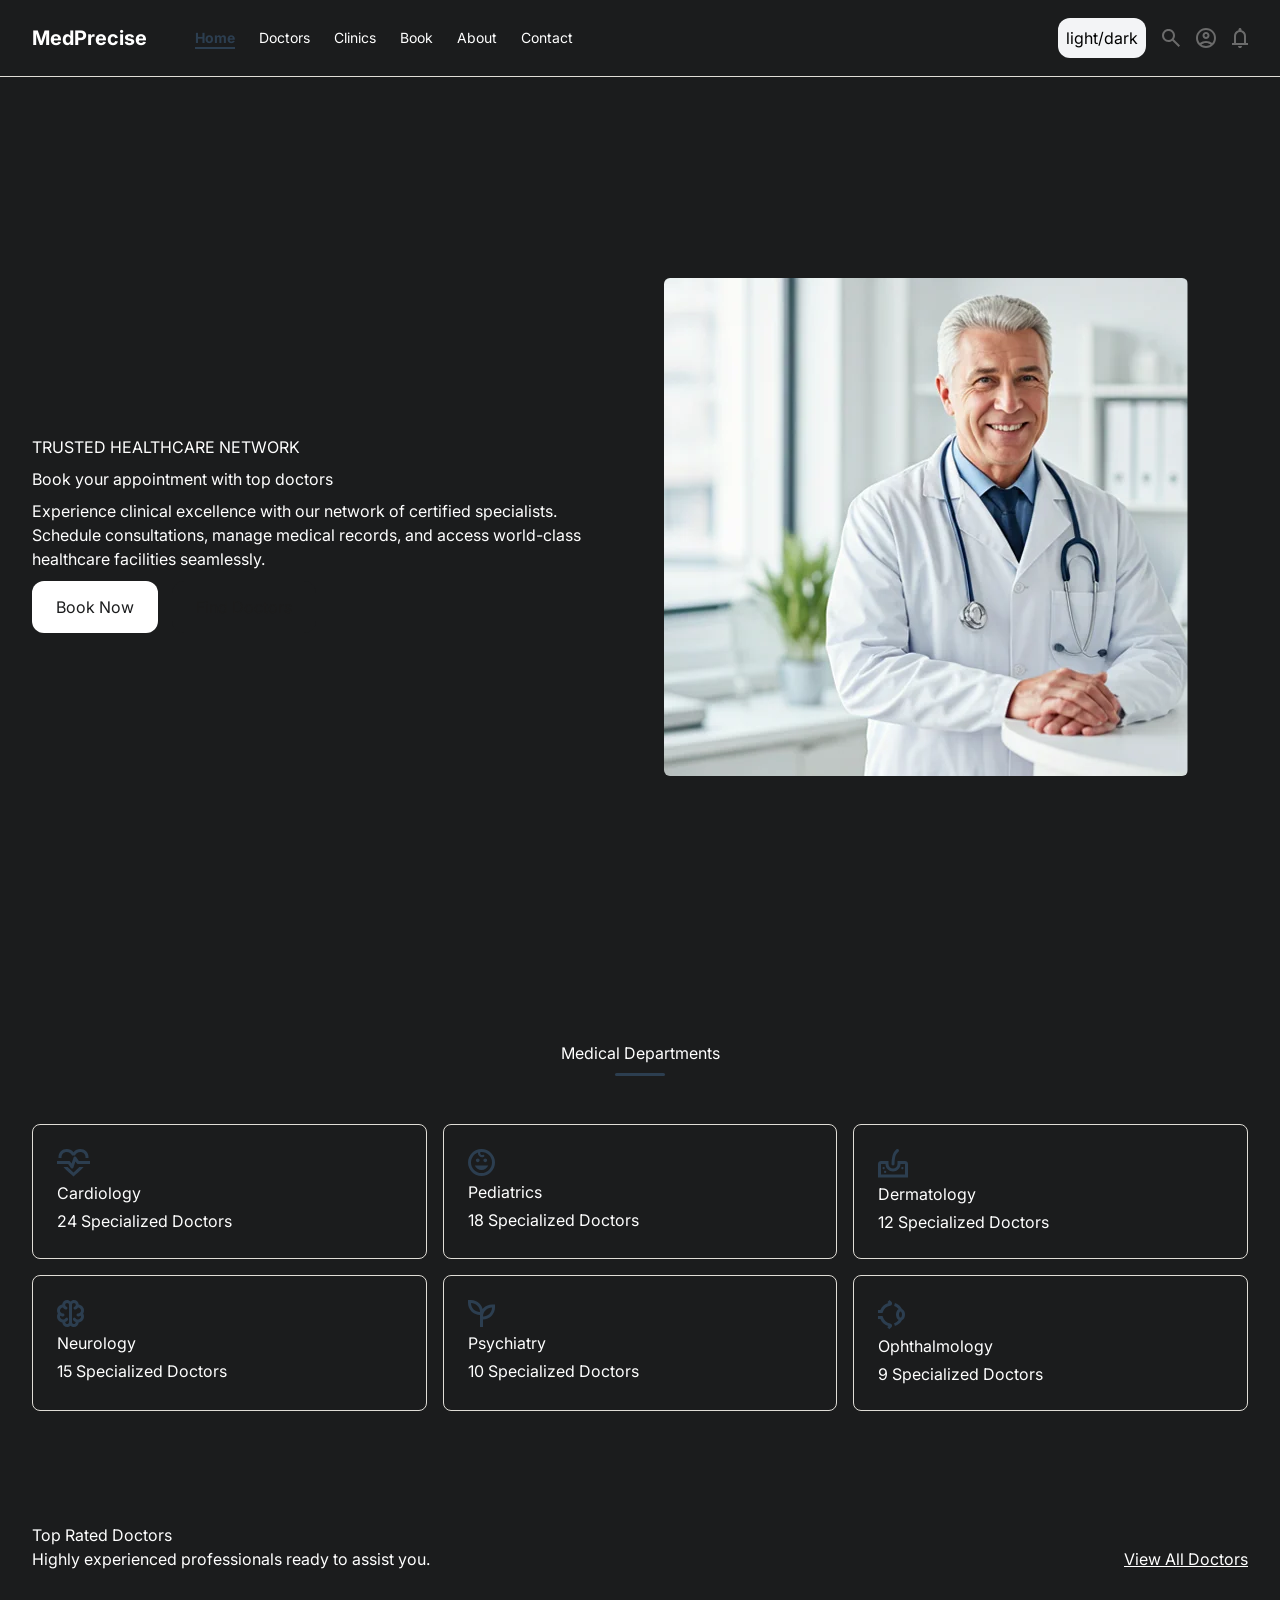
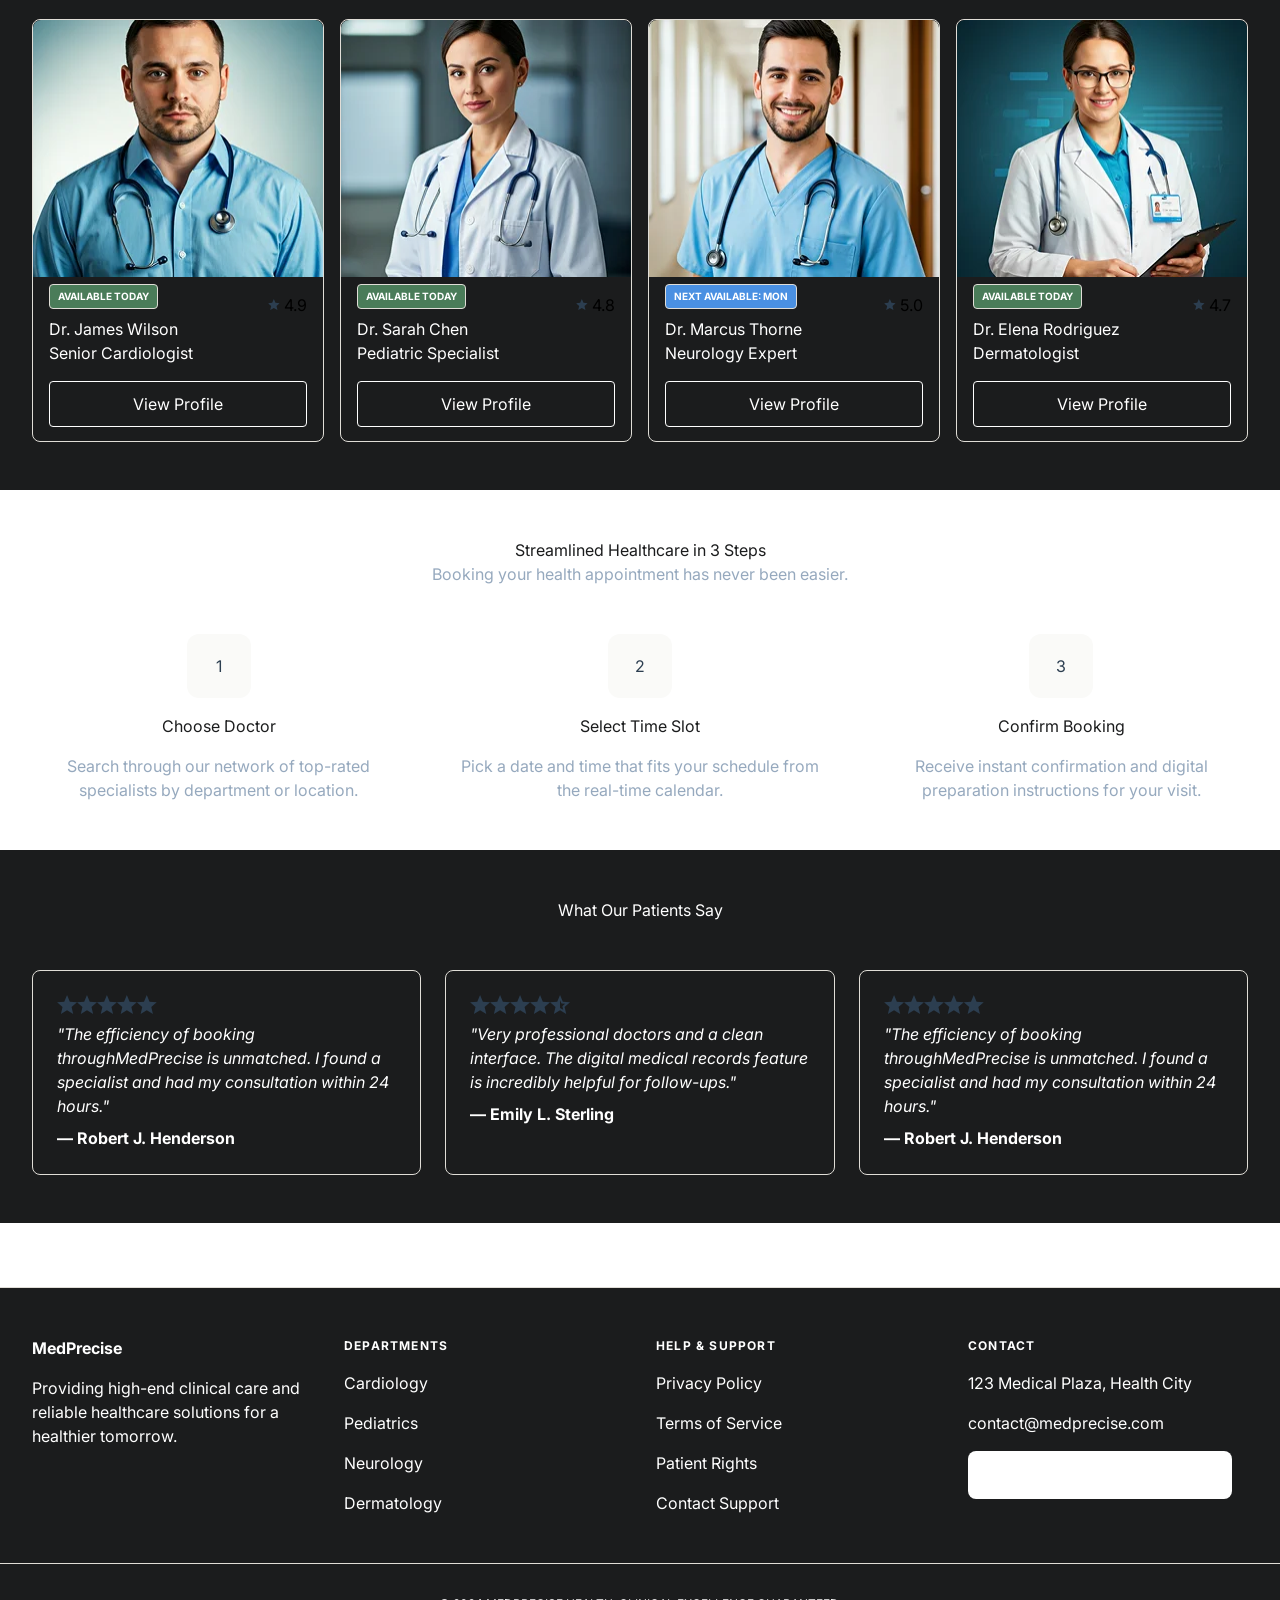
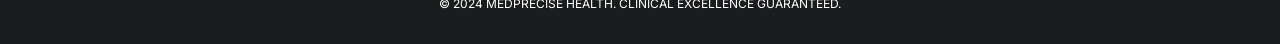
==== commit 742b28b7: "dark mode and mobile menu" ====
--- a/index.html
+++ b/index.html
@@ -1,5 +1,5 @@
 <!DOCTYPE html>
-<html lang="en">
+<html lang="en" class="dark">
 <head>
     <meta charset="UTF-8">
     <meta name="viewport" content="width=device-width, initial-scale=1.0">
@@ -7,24 +7,23 @@
     <link rel="preconnect" href="https://fonts.googleapis.com">
 <link rel="preconnect" href="https://fonts.gstatic.com" crossorigin>
 <link href="https://fonts.googleapis.com/css2?family=Inter:ital,opsz,wght@0,14..32,100..900;1,14..32,100..900&display=swap" rel="stylesheet">
-  <link href=".\src\output.css" rel="stylesheet">
+  <link href="./src/output.css" rel="stylesheet">
 </head>
 <body>
-    <header>
+    <header class="bg-background">
         <div class="container mx-auto row justify-between py-4.5 px-8 relative" >
-            <div class="md:hidden">
-                <input type="checkbox" id="menu" class="hidden peer">
-             <div class="flex justify-between items-center p-4">
-                <label for="menu" class="cursor-pointer"><img src="./src/ICONS/Menu.svg" alt="menu"></label>
-             </div>
-             <div class="hidden peer-checked:flex bg-gray-100  absolute top-full left-8 flex flex-col px-4" >
+            <div class="relative md:hidden">
+                <button data-menu-toggle class="menu transition-all duration-75 active:scale-90" id="menu-toggle">
+              <img src="./src/ICONS/menu.svg" alt="Menu Icon">
+                </button>
+             <nav data-mobile-menu class="absolute lg:hidden bg-gray-100 left-8 flex flex-col px-4 hidden">
                 <a href="./index.html" class="text-sm text-muted py-2">Home</a>
                  <a href="./doctors.html" class="text-sm text-muted py-2">Doctors</a>
                  <a href="./clinics.html" class="text-sm text-muted py-2">Clinics</a>
                   <a href="./book.html" class="text-sm text-muted py-2">Book</a>
                    <a href="./about.html" class="text-sm text-muted py-2">About</a>
                    <a href="./contact.html" class="text-sm text-muted py-2">Contact</a>
-             </div>
+             </nav>
             </div>
             <nav class="row justify-between gap-12">
                 <a href="./index.html" class="text-xl font-bold text-primary">MedPrecise</a>
@@ -49,15 +48,21 @@
                     </li>
                 </ul>
             </nav>
+        
             <nav class="icons">
                 <ul class="row justify-between gap-4">
-                    <li class="hidden md:block">
+                    <li>
+                        <button id="theme-toggle" class=" hover:bg-gray-400 transform-fill duration-300 bg-gray-100 rounded-xl p-2"> 
+             light/dark
+            </button>
+                    </li>
+                    <li class="hidden md:block nav-link">
                         <a href="#"><img src="./src/ICONS/search.svg"></a>
                     </li>
-                    <li>
+                    <li class="nav-link">
                         <a href="./login.html"><img src="./src/ICONS/pro.svg"></a>
                     </li>
-                    <li class="hidden md:block">
+                    <li class="hidden md:block nav-link">
                         <a href="#"><img src="./src/ICONS/not.svg"></a>
                     </li>
                 </ul>
@@ -66,7 +71,7 @@
 
         </div>
     </header>
-    <main>
+    <main class="bg-background">
         <section class="hero min-h-screen px-8 flex items-center justify-center ">
             <div class="container mx-auto flex-col  md:flex md:flex-row md:justify-between h-full items-center gap-12 py-16">
                  <div class="flex-1">
@@ -298,7 +303,7 @@
                     </ul>
                 </div>
                 <div class="min-w-0">
-                    <h5 class="text-muted mb-4"">CONTACT</h5>
+                    <h5 class="text-muted mb-4">CONTACT</h5>
                     <ul>
                         <li class="text-muted">123 Medical Plaza, Health City</li>
                         <li class="my-4 text-muted break-words">contact@medprecise.com</li>
@@ -316,6 +321,6 @@
         </div>
         </section>
     </footer>
-    
+    <script src="./main.js"></script>
 </body>
 </html>
--- a/src/output.css
+++ b/src/output.css
@@ -0,0 +1,1940 @@
+/*! tailwindcss v4.2.4 | MIT License | https://tailwindcss.com */
+@layer properties;
+@layer theme, base, components, utilities;
+@layer theme {
+  :root, :host {
+    --font-sans: ui-sans-serif, system-ui, sans-serif, "Apple Color Emoji",
+      "Segoe UI Emoji", "Segoe UI Symbol", "Noto Color Emoji";
+    --font-mono: ui-monospace, SFMono-Regular, Menlo, Monaco, Consolas, "Liberation Mono",
+      "Courier New", monospace;
+    --color-gray-100: oklch(96.7% 0.003 264.542);
+    --color-gray-400: oklch(70.7% 0.022 261.325);
+    --color-white: #fff;
+    --spacing: 0.25rem;
+    --container-xl: 36rem;
+    --container-2xl: 42rem;
+    --container-3xl: 48rem;
+    --text-xs: 0.75rem;
+    --text-xs--line-height: calc(1 / 0.75);
+    --text-sm: 0.875rem;
+    --text-sm--line-height: calc(1.25 / 0.875);
+    --text-base: 1rem;
+    --text-base--line-height: calc(1.5 / 1);
+    --text-lg: 1.125rem;
+    --text-lg--line-height: calc(1.75 / 1.125);
+    --text-xl: 1.25rem;
+    --text-xl--line-height: calc(1.75 / 1.25);
+    --text-2xl: 1.5rem;
+    --text-2xl--line-height: calc(2 / 1.5);
+    --text-5xl: 3rem;
+    --text-5xl--line-height: 1;
+    --font-weight-medium: 500;
+    --font-weight-semibold: 600;
+    --font-weight-bold: 700;
+    --radius-xs: 0.125rem;
+    --radius-sm: 0.25rem;
+    --radius-md: 0.375rem;
+    --radius-lg: 0.5rem;
+    --radius-xl: 0.75rem;
+    --radius-2xl: 1rem;
+    --default-transition-duration: 150ms;
+    --default-transition-timing-function: cubic-bezier(0.4, 0, 0.2, 1);
+    --default-font-family: var(--font-sans);
+    --default-mono-font-family: var(--font-mono);
+    --color-background: #FAFAF8;
+    --color-primary: #2C3E50;
+    --color-muted: #6B6B6B;
+    --color-highlight: #676259;
+    --color-text: #43474C;
+    --color-t2: #1C1C1C;
+    --color-t3: #C4C6CD;
+    --color-bg2: #E8E0D5;
+    --color-bg3: #F2EFE9;
+    --color-border: #E0DDD7;
+    --color-available: #4A7C59;
+    --color-unavailable: #4A90E2;
+    --color-light: #96A9BE;
+    --color-dark: #635E55;
+    --color-b: #1B1C1D;
+    --color-embg: #FFDAD6;
+    --color-emergency: #BA1A1A;
+    --color-emtext: #93000A;
+    --font-inter: 'Inter';
+  }
+}
+@layer base {
+  *, ::after, ::before, ::backdrop, ::file-selector-button {
+    box-sizing: border-box;
+    margin: 0;
+    padding: 0;
+    border: 0 solid;
+  }
+  html, :host {
+    line-height: 1.5;
+    -webkit-text-size-adjust: 100%;
+    tab-size: 4;
+    font-family: var(--default-font-family, ui-sans-serif, system-ui, sans-serif, "Apple Color Emoji", "Segoe UI Emoji", "Segoe UI Symbol", "Noto Color Emoji");
+    font-feature-settings: var(--default-font-feature-settings, normal);
+    font-variation-settings: var(--default-font-variation-settings, normal);
+    -webkit-tap-highlight-color: transparent;
+  }
+  hr {
+    height: 0;
+    color: inherit;
+    border-top-width: 1px;
+  }
+  abbr:where([title]) {
+    -webkit-text-decoration: underline dotted;
+    text-decoration: underline dotted;
+  }
+  h1, h2, h3, h4, h5, h6 {
+    font-size: inherit;
+    font-weight: inherit;
+  }
+  a {
+    color: inherit;
+    -webkit-text-decoration: inherit;
+    text-decoration: inherit;
+  }
+  b, strong {
+    font-weight: bolder;
+  }
+  code, kbd, samp, pre {
+    font-family: var(--default-mono-font-family, ui-monospace, SFMono-Regular, Menlo, Monaco, Consolas, "Liberation Mono", "Courier New", monospace);
+    font-feature-settings: var(--default-mono-font-feature-settings, normal);
+    font-variation-settings: var(--default-mono-font-variation-settings, normal);
+    font-size: 1em;
+  }
+  small {
+    font-size: 80%;
+  }
+  sub, sup {
+    font-size: 75%;
+    line-height: 0;
+    position: relative;
+    vertical-align: baseline;
+  }
+  sub {
+    bottom: -0.25em;
+  }
+  sup {
+    top: -0.5em;
+  }
+  table {
+    text-indent: 0;
+    border-color: inherit;
+    border-collapse: collapse;
+  }
+  :-moz-focusring {
+    outline: auto;
+  }
+  progress {
+    vertical-align: baseline;
+  }
+  summary {
+    display: list-item;
+  }
+  ol, ul, menu {
+    list-style: none;
+  }
+  img, svg, video, canvas, audio, iframe, embed, object {
+    display: block;
+    vertical-align: middle;
+  }
+  img, video {
+    max-width: 100%;
+    height: auto;
+  }
+  button, input, select, optgroup, textarea, ::file-selector-button {
+    font: inherit;
+    font-feature-settings: inherit;
+    font-variation-settings: inherit;
+    letter-spacing: inherit;
+    color: inherit;
+    border-radius: 0;
+    background-color: transparent;
+    opacity: 1;
+  }
+  :where(select:is([multiple], [size])) optgroup {
+    font-weight: bolder;
+  }
+  :where(select:is([multiple], [size])) optgroup option {
+    padding-inline-start: 20px;
+  }
+  ::file-selector-button {
+    margin-inline-end: 4px;
+  }
+  ::placeholder {
+    opacity: 1;
+  }
+  @supports (not (-webkit-appearance: -apple-pay-button))  or (contain-intrinsic-size: 1px) {
+    ::placeholder {
+      color: currentcolor;
+      @supports (color: color-mix(in lab, red, red)) {
+        color: color-mix(in oklab, currentcolor 50%, transparent);
+      }
+    }
+  }
+  textarea {
+    resize: vertical;
+  }
+  ::-webkit-search-decoration {
+    -webkit-appearance: none;
+  }
+  ::-webkit-date-and-time-value {
+    min-height: 1lh;
+    text-align: inherit;
+  }
+  ::-webkit-datetime-edit {
+    display: inline-flex;
+  }
+  ::-webkit-datetime-edit-fields-wrapper {
+    padding: 0;
+  }
+  ::-webkit-datetime-edit, ::-webkit-datetime-edit-year-field, ::-webkit-datetime-edit-month-field, ::-webkit-datetime-edit-day-field, ::-webkit-datetime-edit-hour-field, ::-webkit-datetime-edit-minute-field, ::-webkit-datetime-edit-second-field, ::-webkit-datetime-edit-millisecond-field, ::-webkit-datetime-edit-meridiem-field {
+    padding-block: 0;
+  }
+  ::-webkit-calendar-picker-indicator {
+    line-height: 1;
+  }
+  :-moz-ui-invalid {
+    box-shadow: none;
+  }
+  button, input:where([type="button"], [type="reset"], [type="submit"]), ::file-selector-button {
+    appearance: button;
+  }
+  ::-webkit-inner-spin-button, ::-webkit-outer-spin-button {
+    height: auto;
+  }
+  [hidden]:where(:not([hidden="until-found"])) {
+    display: none !important;
+  }
+}
+@layer utilities {
+  .pointer-events-none {
+    pointer-events: none;
+  }
+  .absolute {
+    position: absolute;
+  }
+  .fixed {
+    position: fixed;
+  }
+  .relative {
+    position: relative;
+  }
+  .inset-0 {
+    inset: calc(var(--spacing) * 0);
+  }
+  .top-0 {
+    top: calc(var(--spacing) * 0);
+  }
+  .top-0\.5 {
+    top: calc(var(--spacing) * 0.5);
+  }
+  .top-full {
+    top: 100%;
+  }
+  .bottom-0 {
+    bottom: calc(var(--spacing) * 0);
+  }
+  .-left-8\.75 {
+    left: calc(var(--spacing) * -8.75);
+  }
+  .left-0 {
+    left: calc(var(--spacing) * 0);
+  }
+  .left-8 {
+    left: calc(var(--spacing) * 8);
+  }
+  .z-10 {
+    z-index: 10;
+  }
+  .container {
+    width: 100%;
+    @media (width >= 40rem) {
+      max-width: 40rem;
+    }
+    @media (width >= 48rem) {
+      max-width: 48rem;
+    }
+    @media (width >= 64rem) {
+      max-width: 64rem;
+    }
+    @media (width >= 80rem) {
+      max-width: 80rem;
+    }
+    @media (width >= 96rem) {
+      max-width: 96rem;
+    }
+  }
+  .mx-4 {
+    margin-inline: calc(var(--spacing) * 4);
+  }
+  .mx-6 {
+    margin-inline: calc(var(--spacing) * 6);
+  }
+  .mx-auto {
+    margin-inline: auto;
+  }
+  .my-1 {
+    margin-block: calc(var(--spacing) * 1);
+  }
+  .my-2 {
+    margin-block: calc(var(--spacing) * 2);
+  }
+  .my-4 {
+    margin-block: calc(var(--spacing) * 4);
+  }
+  .my-6 {
+    margin-block: calc(var(--spacing) * 6);
+  }
+  .my-12 {
+    margin-block: calc(var(--spacing) * 12);
+  }
+  .my-16 {
+    margin-block: calc(var(--spacing) * 16);
+  }
+  .mt-1 {
+    margin-top: calc(var(--spacing) * 1);
+  }
+  .mt-2 {
+    margin-top: calc(var(--spacing) * 2);
+  }
+  .mt-4 {
+    margin-top: calc(var(--spacing) * 4);
+  }
+  .mt-6 {
+    margin-top: calc(var(--spacing) * 6);
+  }
+  .mt-8 {
+    margin-top: calc(var(--spacing) * 8);
+  }
+  .mt-10 {
+    margin-top: calc(var(--spacing) * 10);
+  }
+  .mt-12 {
+    margin-top: calc(var(--spacing) * 12);
+  }
+  .mt-14 {
+    margin-top: calc(var(--spacing) * 14);
+  }
+  .mt-16 {
+    margin-top: calc(var(--spacing) * 16);
+  }
+  .mt-18\.75 {
+    margin-top: calc(var(--spacing) * 18.75);
+  }
+  .mr-2\.5 {
+    margin-right: calc(var(--spacing) * 2.5);
+  }
+  .mr-6 {
+    margin-right: calc(var(--spacing) * 6);
+  }
+  .mr-8 {
+    margin-right: calc(var(--spacing) * 8);
+  }
+  .mb-1 {
+    margin-bottom: calc(var(--spacing) * 1);
+  }
+  .mb-2 {
+    margin-bottom: calc(var(--spacing) * 2);
+  }
+  .mb-3\.25 {
+    margin-bottom: calc(var(--spacing) * 3.25);
+  }
+  .mb-4 {
+    margin-bottom: calc(var(--spacing) * 4);
+  }
+  .mb-6 {
+    margin-bottom: calc(var(--spacing) * 6);
+  }
+  .mb-8 {
+    margin-bottom: calc(var(--spacing) * 8);
+  }
+  .mb-12 {
+    margin-bottom: calc(var(--spacing) * 12);
+  }
+  .mb-16 {
+    margin-bottom: calc(var(--spacing) * 16);
+  }
+  .mb-\[16\.5px\] {
+    margin-bottom: 16.5px;
+  }
+  .ml-1 {
+    margin-left: calc(var(--spacing) * 1);
+  }
+  .ml-8 {
+    margin-left: calc(var(--spacing) * 8);
+  }
+  .nav-link {
+    display: inline-block;
+    cursor: pointer;
+    transition-property: all;
+    transition-timing-function: var(--tw-ease, var(--default-transition-timing-function));
+    transition-duration: var(--tw-duration, var(--default-transition-duration));
+    --tw-duration: 200ms;
+    transition-duration: 200ms;
+    &:hover {
+      @media (hover: hover) {
+        --tw-scale-x: 105%;
+        --tw-scale-y: 105%;
+        --tw-scale-z: 105%;
+        scale: var(--tw-scale-x) var(--tw-scale-y);
+      }
+    }
+    &:hover {
+      @media (hover: hover) {
+        color: var(--color-primary);
+      }
+    }
+  }
+  .row {
+    display: flex;
+    align-items: center;
+  }
+  .block {
+    display: block;
+  }
+  .flex {
+    display: flex;
+  }
+  .grid {
+    display: grid;
+  }
+  .hidden {
+    display: none;
+  }
+  .inline-flex {
+    display: inline-flex;
+  }
+  .aspect-square {
+    aspect-ratio: 1 / 1;
+  }
+  .h-0\.5 {
+    height: calc(var(--spacing) * 0.5);
+  }
+  .h-1 {
+    height: calc(var(--spacing) * 1);
+  }
+  .h-2 {
+    height: calc(var(--spacing) * 2);
+  }
+  .h-4 {
+    height: calc(var(--spacing) * 4);
+  }
+  .h-5 {
+    height: calc(var(--spacing) * 5);
+  }
+  .h-6 {
+    height: calc(var(--spacing) * 6);
+  }
+  .h-9 {
+    height: calc(var(--spacing) * 9);
+  }
+  .h-\[1\.2px\] {
+    height: 1.2px;
+  }
+  .h-fit {
+    height: fit-content;
+  }
+  .h-full {
+    height: 100%;
+  }
+  .h-px {
+    height: 1px;
+  }
+  .min-h-full {
+    min-height: 100%;
+  }
+  .min-h-screen {
+    min-height: 100vh;
+  }
+  .w-0\.5 {
+    width: calc(var(--spacing) * 0.5);
+  }
+  .w-1 {
+    width: calc(var(--spacing) * 1);
+  }
+  .w-2 {
+    width: calc(var(--spacing) * 2);
+  }
+  .w-4 {
+    width: calc(var(--spacing) * 4);
+  }
+  .w-5 {
+    width: calc(var(--spacing) * 5);
+  }
+  .w-6 {
+    width: calc(var(--spacing) * 6);
+  }
+  .w-8 {
+    width: calc(var(--spacing) * 8);
+  }
+  .w-9 {
+    width: calc(var(--spacing) * 9);
+  }
+  .w-\[60\%\] {
+    width: 60%;
+  }
+  .w-\[96px\] {
+    width: 96px;
+  }
+  .w-fit {
+    width: fit-content;
+  }
+  .w-full {
+    width: 100%;
+  }
+  .max-w-2xl {
+    max-width: var(--container-2xl);
+  }
+  .max-w-3xl {
+    max-width: var(--container-3xl);
+  }
+  .max-w-\[384px\] {
+    max-width: 384px;
+  }
+  .max-w-\[440px\] {
+    max-width: 440px;
+  }
+  .max-w-xl {
+    max-width: var(--container-xl);
+  }
+  .min-w-0 {
+    min-width: calc(var(--spacing) * 0);
+  }
+  .min-w-max {
+    min-width: max-content;
+  }
+  .flex-1 {
+    flex: 1;
+  }
+  .flex-shrink-0 {
+    flex-shrink: 0;
+  }
+  .shrink-0 {
+    flex-shrink: 0;
+  }
+  .cursor-pointer {
+    cursor: pointer;
+  }
+  .list-none {
+    list-style-type: none;
+  }
+  .appearance-none {
+    appearance: none;
+  }
+  .grid-cols-1 {
+    grid-template-columns: repeat(1, minmax(0, 1fr));
+  }
+  .grid-cols-2 {
+    grid-template-columns: repeat(2, minmax(0, 1fr));
+  }
+  .grid-cols-4 {
+    grid-template-columns: repeat(4, minmax(0, 1fr));
+  }
+  .grid-cols-7 {
+    grid-template-columns: repeat(7, minmax(0, 1fr));
+  }
+  .grid-cols-\[1fr_2\.5fr\] {
+    grid-template-columns: 1fr 2.5fr;
+  }
+  .grid-cols-\[3fr_1\.5fr_1fr\] {
+    grid-template-columns: 3fr 1.5fr 1fr;
+  }
+  .flex-col {
+    flex-direction: column;
+  }
+  .items-center {
+    align-items: center;
+  }
+  .items-end {
+    align-items: flex-end;
+  }
+  .items-start {
+    align-items: flex-start;
+  }
+  .justify-between {
+    justify-content: space-between;
+  }
+  .justify-center {
+    justify-content: center;
+  }
+  .justify-end {
+    justify-content: flex-end;
+  }
+  .justify-start {
+    justify-content: flex-start;
+  }
+  .gap-1 {
+    gap: calc(var(--spacing) * 1);
+  }
+  .gap-2 {
+    gap: calc(var(--spacing) * 2);
+  }
+  .gap-3 {
+    gap: calc(var(--spacing) * 3);
+  }
+  .gap-3\.75 {
+    gap: calc(var(--spacing) * 3.75);
+  }
+  .gap-4 {
+    gap: calc(var(--spacing) * 4);
+  }
+  .gap-5 {
+    gap: calc(var(--spacing) * 5);
+  }
+  .gap-6 {
+    gap: calc(var(--spacing) * 6);
+  }
+  .gap-8 {
+    gap: calc(var(--spacing) * 8);
+  }
+  .gap-10 {
+    gap: calc(var(--spacing) * 10);
+  }
+  .gap-12 {
+    gap: calc(var(--spacing) * 12);
+  }
+  .gap-16 {
+    gap: calc(var(--spacing) * 16);
+  }
+  .overflow-hidden {
+    overflow: hidden;
+  }
+  .overflow-x-auto {
+    overflow-x: auto;
+  }
+  .rounded {
+    border-radius: 0.25rem;
+  }
+  .rounded-2xl {
+    border-radius: var(--radius-2xl);
+  }
+  .rounded-full {
+    border-radius: calc(infinity * 1px);
+  }
+  .rounded-lg {
+    border-radius: var(--radius-lg);
+  }
+  .rounded-md {
+    border-radius: var(--radius-md);
+  }
+  .rounded-xl {
+    border-radius: var(--radius-xl);
+  }
+  .border {
+    border-style: var(--tw-border-style);
+    border-width: 1px;
+  }
+  .border-0 {
+    border-style: var(--tw-border-style);
+    border-width: 0px;
+  }
+  .border-2 {
+    border-style: var(--tw-border-style);
+    border-width: 2px;
+  }
+  .border-y {
+    border-block-style: var(--tw-border-style);
+    border-block-width: 1px;
+  }
+  .border-t {
+    border-top-style: var(--tw-border-style);
+    border-top-width: 1px;
+  }
+  .border-b {
+    border-bottom-style: var(--tw-border-style);
+    border-bottom-width: 1px;
+  }
+  .border-l-2 {
+    border-left-style: var(--tw-border-style);
+    border-left-width: 2px;
+  }
+  .border-none {
+    --tw-border-style: none;
+    border-style: none;
+  }
+  .\!border-border {
+    border-color: var(--color-border) !important;
+  }
+  .border-\[\#fafaf880\] {
+    border-color: #fafaf880;
+  }
+  .border-b {
+    border-color: var(--color-b);
+  }
+  .border-border {
+    border-color: var(--color-border);
+  }
+  .border-emergency {
+    border-color: var(--color-emergency);
+  }
+  .border-primary {
+    border-color: var(--color-primary);
+  }
+  .bg-available {
+    background-color: var(--color-available);
+  }
+  .bg-background {
+    background-color: var(--color-background);
+  }
+  .bg-bg2 {
+    background-color: var(--color-bg2);
+  }
+  .bg-bg3 {
+    background-color: var(--color-bg3);
+  }
+  .bg-bg3\/85 {
+    background-color: color-mix(in srgb, #F2EFE9 85%, transparent);
+    @supports (color: color-mix(in lab, red, red)) {
+      background-color: color-mix(in oklab, var(--color-bg3) 85%, transparent);
+    }
+  }
+  .bg-border {
+    background-color: var(--color-border);
+  }
+  .bg-embg {
+    background-color: var(--color-embg);
+  }
+  .bg-emergency {
+    background-color: var(--color-emergency);
+  }
+  .bg-gray-100 {
+    background-color: var(--color-gray-100);
+  }
+  .bg-muted {
+    background-color: var(--color-muted);
+  }
+  .bg-primary {
+    background-color: var(--color-primary);
+  }
+  .bg-t3 {
+    background-color: var(--color-t3);
+  }
+  .bg-transparent {
+    background-color: transparent;
+  }
+  .bg-unavailable {
+    background-color: var(--color-unavailable);
+  }
+  .bg-white {
+    background-color: var(--color-white);
+  }
+  .object-cover {
+    object-fit: cover;
+  }
+  .p-2 {
+    padding: calc(var(--spacing) * 2);
+  }
+  .p-4 {
+    padding: calc(var(--spacing) * 4);
+  }
+  .p-5 {
+    padding: calc(var(--spacing) * 5);
+  }
+  .p-6 {
+    padding: calc(var(--spacing) * 6);
+  }
+  .p-12 {
+    padding: calc(var(--spacing) * 12);
+  }
+  .px-0 {
+    padding-inline: calc(var(--spacing) * 0);
+  }
+  .px-1 {
+    padding-inline: calc(var(--spacing) * 1);
+  }
+  .px-2 {
+    padding-inline: calc(var(--spacing) * 2);
+  }
+  .px-3 {
+    padding-inline: calc(var(--spacing) * 3);
+  }
+  .px-3\.25 {
+    padding-inline: calc(var(--spacing) * 3.25);
+  }
+  .px-4 {
+    padding-inline: calc(var(--spacing) * 4);
+  }
+  .px-5 {
+    padding-inline: calc(var(--spacing) * 5);
+  }
+  .px-6 {
+    padding-inline: calc(var(--spacing) * 6);
+  }
+  .px-7\.5 {
+    padding-inline: calc(var(--spacing) * 7.5);
+  }
+  .px-8 {
+    padding-inline: calc(var(--spacing) * 8);
+  }
+  .px-10 {
+    padding-inline: calc(var(--spacing) * 10);
+  }
+  .px-12 {
+    padding-inline: calc(var(--spacing) * 12);
+  }
+  .px-16 {
+    padding-inline: calc(var(--spacing) * 16);
+  }
+  .py-0\.5 {
+    padding-block: calc(var(--spacing) * 0.5);
+  }
+  .py-1 {
+    padding-block: calc(var(--spacing) * 1);
+  }
+  .py-2 {
+    padding-block: calc(var(--spacing) * 2);
+  }
+  .py-3 {
+    padding-block: calc(var(--spacing) * 3);
+  }
+  .py-3\.5 {
+    padding-block: calc(var(--spacing) * 3.5);
+  }
+  .py-4 {
+    padding-block: calc(var(--spacing) * 4);
+  }
+  .py-4\.5 {
+    padding-block: calc(var(--spacing) * 4.5);
+  }
+  .py-6 {
+    padding-block: calc(var(--spacing) * 6);
+  }
+  .py-8 {
+    padding-block: calc(var(--spacing) * 8);
+  }
+  .py-10 {
+    padding-block: calc(var(--spacing) * 10);
+  }
+  .py-12 {
+    padding-block: calc(var(--spacing) * 12);
+  }
+  .py-16 {
+    padding-block: calc(var(--spacing) * 16);
+  }
+  .py-30 {
+    padding-block: calc(var(--spacing) * 30);
+  }
+  .py-\[12\.5px\] {
+    padding-block: 12.5px;
+  }
+  .py-\[18\.5px\] {
+    padding-block: 18.5px;
+  }
+  .pt-1 {
+    padding-top: calc(var(--spacing) * 1);
+  }
+  .pt-2 {
+    padding-top: calc(var(--spacing) * 2);
+  }
+  .pt-3 {
+    padding-top: calc(var(--spacing) * 3);
+  }
+  .pt-4 {
+    padding-top: calc(var(--spacing) * 4);
+  }
+  .pt-6 {
+    padding-top: calc(var(--spacing) * 6);
+  }
+  .pt-8 {
+    padding-top: calc(var(--spacing) * 8);
+  }
+  .pt-12 {
+    padding-top: calc(var(--spacing) * 12);
+  }
+  .pt-16 {
+    padding-top: calc(var(--spacing) * 16);
+  }
+  .pt-\[3px\] {
+    padding-top: 3px;
+  }
+  .pr-6 {
+    padding-right: calc(var(--spacing) * 6);
+  }
+  .pr-8 {
+    padding-right: calc(var(--spacing) * 8);
+  }
+  .pb-2 {
+    padding-bottom: calc(var(--spacing) * 2);
+  }
+  .pb-4 {
+    padding-bottom: calc(var(--spacing) * 4);
+  }
+  .pb-6 {
+    padding-bottom: calc(var(--spacing) * 6);
+  }
+  .pb-16 {
+    padding-bottom: calc(var(--spacing) * 16);
+  }
+  .pb-36 {
+    padding-bottom: calc(var(--spacing) * 36);
+  }
+  .pl-4 {
+    padding-left: calc(var(--spacing) * 4);
+  }
+  .pl-6 {
+    padding-left: calc(var(--spacing) * 6);
+  }
+  .pl-8 {
+    padding-left: calc(var(--spacing) * 8);
+  }
+  .pl-12 {
+    padding-left: calc(var(--spacing) * 12);
+  }
+  .text-center {
+    text-align: center;
+  }
+  .text-right {
+    text-align: right;
+  }
+  .text-2xl {
+    font-size: var(--text-2xl);
+    line-height: var(--tw-leading, var(--text-2xl--line-height));
+  }
+  .text-5xl {
+    font-size: var(--text-5xl);
+    line-height: var(--tw-leading, var(--text-5xl--line-height));
+  }
+  .text-base {
+    font-size: var(--text-base);
+    line-height: var(--tw-leading, var(--text-base--line-height));
+  }
+  .text-lg {
+    font-size: var(--text-lg);
+    line-height: var(--tw-leading, var(--text-lg--line-height));
+  }
+  .text-sm {
+    font-size: var(--text-sm);
+    line-height: var(--tw-leading, var(--text-sm--line-height));
+  }
+  .text-xl {
+    font-size: var(--text-xl);
+    line-height: var(--tw-leading, var(--text-xl--line-height));
+  }
+  .text-xs {
+    font-size: var(--text-xs);
+    line-height: var(--tw-leading, var(--text-xs--line-height));
+  }
+  .text-\[0\.938rem\] {
+    font-size: 0.938rem;
+  }
+  .text-\[10px\] {
+    font-size: 10px;
+  }
+  .text-\[11px\] {
+    font-size: 11px;
+  }
+  .text-\[13px\] {
+    font-size: 13px;
+  }
+  .text-\[14px\] {
+    font-size: 14px;
+  }
+  .text-\[15px\] {
+    font-size: 15px;
+  }
+  .text-\[24px\] {
+    font-size: 24px;
+  }
+  .text-\[40px\] {
+    font-size: 40px;
+  }
+  .text-\[48px\] {
+    font-size: 48px;
+  }
+  .leading-6 {
+    --tw-leading: calc(var(--spacing) * 6);
+    line-height: calc(var(--spacing) * 6);
+  }
+  .leading-15 {
+    --tw-leading: calc(var(--spacing) * 15);
+    line-height: calc(var(--spacing) * 15);
+  }
+  .\!font-bold {
+    --tw-font-weight: var(--font-weight-bold) !important;
+    font-weight: var(--font-weight-bold) !important;
+  }
+  .font-bold {
+    --tw-font-weight: var(--font-weight-bold);
+    font-weight: var(--font-weight-bold);
+  }
+  .font-medium {
+    --tw-font-weight: var(--font-weight-medium);
+    font-weight: var(--font-weight-medium);
+  }
+  .font-semibold {
+    --tw-font-weight: var(--font-weight-semibold);
+    font-weight: var(--font-weight-semibold);
+  }
+  .tracking-\[-0\.55px\] {
+    --tw-tracking: -0.55px;
+    letter-spacing: -0.55px;
+  }
+  .tracking-\[1\.2px\] {
+    --tw-tracking: 1.2px;
+    letter-spacing: 1.2px;
+  }
+  .tracking-\[1\.3px\] {
+    --tw-tracking: 1.3px;
+    letter-spacing: 1.3px;
+  }
+  .tracking-\[1\.5px\] {
+    --tw-tracking: 1.5px;
+    letter-spacing: 1.5px;
+  }
+  .break-words {
+    overflow-wrap: break-word;
+  }
+  .\!text-background {
+    color: var(--color-background) !important;
+  }
+  .\!text-white {
+    color: var(--color-white) !important;
+  }
+  .text-\[\#fafaf880\] {
+    color: #fafaf880;
+  }
+  .text-\[13\] {
+    color: 13;
+  }
+  .text-b {
+    color: var(--color-b);
+  }
+  .text-background {
+    color: var(--color-background);
+  }
+  .text-border {
+    color: var(--color-border);
+  }
+  .text-dark {
+    color: var(--color-dark);
+  }
+  .text-emergency {
+    color: var(--color-emergency);
+  }
+  .text-emtext {
+    color: var(--color-emtext);
+  }
+  .text-highlight {
+    color: var(--color-highlight);
+  }
+  .text-light {
+    color: var(--color-light);
+  }
+  .text-muted {
+    color: var(--color-muted);
+  }
+  .text-primary {
+    color: var(--color-primary);
+  }
+  .text-t2 {
+    color: var(--color-t2);
+  }
+  .text-t3 {
+    color: var(--color-t3);
+  }
+  .text-text {
+    color: var(--color-text);
+  }
+  .text-white {
+    color: var(--color-white);
+  }
+  .italic {
+    font-style: italic;
+  }
+  .underline {
+    text-decoration-line: underline;
+  }
+  .accent-primary {
+    accent-color: var(--color-primary);
+  }
+  .opacity-60 {
+    opacity: 60%;
+  }
+  .opacity-70 {
+    opacity: 70%;
+  }
+  .opacity-80 {
+    opacity: 80%;
+  }
+  .shadow-md {
+    --tw-shadow: 0 4px 6px -1px var(--tw-shadow-color, rgb(0 0 0 / 0.1)), 0 2px 4px -2px var(--tw-shadow-color, rgb(0 0 0 / 0.1));
+    box-shadow: var(--tw-inset-shadow), var(--tw-inset-ring-shadow), var(--tw-ring-offset-shadow), var(--tw-ring-shadow), var(--tw-shadow);
+  }
+  .filter {
+    filter: var(--tw-blur,) var(--tw-brightness,) var(--tw-contrast,) var(--tw-grayscale,) var(--tw-hue-rotate,) var(--tw-invert,) var(--tw-saturate,) var(--tw-sepia,) var(--tw-drop-shadow,);
+  }
+  .transition {
+    transition-property: color, background-color, border-color, outline-color, text-decoration-color, fill, stroke, --tw-gradient-from, --tw-gradient-via, --tw-gradient-to, opacity, box-shadow, transform, translate, scale, rotate, filter, -webkit-backdrop-filter, backdrop-filter, display, content-visibility, overlay, pointer-events;
+    transition-timing-function: var(--tw-ease, var(--default-transition-timing-function));
+    transition-duration: var(--tw-duration, var(--default-transition-duration));
+  }
+  .transition-all {
+    transition-property: all;
+    transition-timing-function: var(--tw-ease, var(--default-transition-timing-function));
+    transition-duration: var(--tw-duration, var(--default-transition-duration));
+  }
+  .duration-75 {
+    --tw-duration: 75ms;
+    transition-duration: 75ms;
+  }
+  .duration-200 {
+    --tw-duration: 200ms;
+    transition-duration: 200ms;
+  }
+  .duration-300 {
+    --tw-duration: 300ms;
+    transition-duration: 300ms;
+  }
+  .transform-fill {
+    transform-box: fill-box;
+  }
+  .group-open\:rotate-180 {
+    &:is(:where(.group):is([open], :popover-open, :open) *) {
+      rotate: 180deg;
+    }
+  }
+  .peer-checked\:flex {
+    &:is(:where(.peer):checked ~ *) {
+      display: flex;
+    }
+  }
+  .hover\:scale-95 {
+    &:hover {
+      @media (hover: hover) {
+        --tw-scale-x: 95%;
+        --tw-scale-y: 95%;
+        --tw-scale-z: 95%;
+        scale: var(--tw-scale-x) var(--tw-scale-y);
+      }
+    }
+  }
+  .hover\:bg-bg2\/80 {
+    &:hover {
+      @media (hover: hover) {
+        background-color: color-mix(in srgb, #E8E0D5 80%, transparent);
+        @supports (color: color-mix(in lab, red, red)) {
+          background-color: color-mix(in oklab, var(--color-bg2) 80%, transparent);
+        }
+      }
+    }
+  }
+  .hover\:bg-gray-400 {
+    &:hover {
+      @media (hover: hover) {
+        background-color: var(--color-gray-400);
+      }
+    }
+  }
+  .hover\:bg-primary\/50 {
+    &:hover {
+      @media (hover: hover) {
+        background-color: color-mix(in srgb, #2C3E50 50%, transparent);
+        @supports (color: color-mix(in lab, red, red)) {
+          background-color: color-mix(in oklab, var(--color-primary) 50%, transparent);
+        }
+      }
+    }
+  }
+  .hover\:bg-primary\/80 {
+    &:hover {
+      @media (hover: hover) {
+        background-color: color-mix(in srgb, #2C3E50 80%, transparent);
+        @supports (color: color-mix(in lab, red, red)) {
+          background-color: color-mix(in oklab, var(--color-primary) 80%, transparent);
+        }
+      }
+    }
+  }
+  .focus\:outline-none {
+    &:focus {
+      --tw-outline-style: none;
+      outline-style: none;
+    }
+  }
+  .active\:scale-90 {
+    &:active {
+      --tw-scale-x: 90%;
+      --tw-scale-y: 90%;
+      --tw-scale-z: 90%;
+      scale: var(--tw-scale-x) var(--tw-scale-y);
+    }
+  }
+  .md\:mt-0 {
+    @media (width >= 48rem) {
+      margin-top: calc(var(--spacing) * 0);
+    }
+  }
+  .md\:block {
+    @media (width >= 48rem) {
+      display: block;
+    }
+  }
+  .md\:flex {
+    @media (width >= 48rem) {
+      display: flex;
+    }
+  }
+  .md\:hidden {
+    @media (width >= 48rem) {
+      display: none;
+    }
+  }
+  .md\:basis-72\.5 {
+    @media (width >= 48rem) {
+      flex-basis: calc(var(--spacing) * 72.5);
+    }
+  }
+  .md\:basis-\[288px\] {
+    @media (width >= 48rem) {
+      flex-basis: 288px;
+    }
+  }
+  .md\:grid-cols-2 {
+    @media (width >= 48rem) {
+      grid-template-columns: repeat(2, minmax(0, 1fr));
+    }
+  }
+  .md\:grid-cols-3 {
+    @media (width >= 48rem) {
+      grid-template-columns: repeat(3, minmax(0, 1fr));
+    }
+  }
+  .md\:grid-cols-4 {
+    @media (width >= 48rem) {
+      grid-template-columns: repeat(4, minmax(0, 1fr));
+    }
+  }
+  .md\:grid-cols-\[1fr_3fr_1fr\] {
+    @media (width >= 48rem) {
+      grid-template-columns: 1fr 3fr 1fr;
+    }
+  }
+  .md\:grid-cols-\[41\%_59\%\] {
+    @media (width >= 48rem) {
+      grid-template-columns: 41% 59%;
+    }
+  }
+  .md\:flex-row {
+    @media (width >= 48rem) {
+      flex-direction: row;
+    }
+  }
+  .md\:justify-between {
+    @media (width >= 48rem) {
+      justify-content: space-between;
+    }
+  }
+  .md\:gap-6 {
+    @media (width >= 48rem) {
+      gap: calc(var(--spacing) * 6);
+    }
+  }
+  .md\:border-0 {
+    @media (width >= 48rem) {
+      border-style: var(--tw-border-style);
+      border-width: 0px;
+    }
+  }
+  .md\:p-0 {
+    @media (width >= 48rem) {
+      padding: calc(var(--spacing) * 0);
+    }
+  }
+  .md\:px-0 {
+    @media (width >= 48rem) {
+      padding-inline: calc(var(--spacing) * 0);
+    }
+  }
+  .md\:px-4 {
+    @media (width >= 48rem) {
+      padding-inline: calc(var(--spacing) * 4);
+    }
+  }
+  .lg\:flex {
+    @media (width >= 64rem) {
+      display: flex;
+    }
+  }
+  .lg\:hidden {
+    @media (width >= 64rem) {
+      display: none;
+    }
+  }
+  .lg\:grid-cols-2 {
+    @media (width >= 64rem) {
+      grid-template-columns: repeat(2, minmax(0, 1fr));
+    }
+  }
+  .lg\:grid-cols-3 {
+    @media (width >= 64rem) {
+      grid-template-columns: repeat(3, minmax(0, 1fr));
+    }
+  }
+  .lg\:grid-cols-4 {
+    @media (width >= 64rem) {
+      grid-template-columns: repeat(4, minmax(0, 1fr));
+    }
+  }
+  .lg\:grid-cols-\[1\.5fr_1fr\] {
+    @media (width >= 64rem) {
+      grid-template-columns: 1.5fr 1fr;
+    }
+  }
+  .lg\:grid-cols-\[1\.5fr_2fr\] {
+    @media (width >= 64rem) {
+      grid-template-columns: 1.5fr 2fr;
+    }
+  }
+  .lg\:grid-cols-\[2fr_1\.5fr\] {
+    @media (width >= 64rem) {
+      grid-template-columns: 2fr 1.5fr;
+    }
+  }
+  .lg\:grid-cols-\[2fr_1fr\] {
+    @media (width >= 64rem) {
+      grid-template-columns: 2fr 1fr;
+    }
+  }
+  .lg\:grid-cols-\[256px_1fr\] {
+    @media (width >= 64rem) {
+      grid-template-columns: 256px 1fr;
+    }
+  }
+  .lg\:px-0 {
+    @media (width >= 64rem) {
+      padding-inline: calc(var(--spacing) * 0);
+    }
+  }
+  .lg\:px-16 {
+    @media (width >= 64rem) {
+      padding-inline: calc(var(--spacing) * 16);
+    }
+  }
+  .lg\:py-0 {
+    @media (width >= 64rem) {
+      padding-block: calc(var(--spacing) * 0);
+    }
+  }
+  .\32 xl\:px-0 {
+    @media (width >= 96rem) {
+      padding-inline: calc(var(--spacing) * 0);
+    }
+  }
+  .\32 xl\:pl-30 {
+    @media (width >= 96rem) {
+      padding-left: calc(var(--spacing) * 30);
+    }
+  }
+}
+.dark {
+  --color-background: #1B1C1D;
+  --color-primary: #FFFFFF;
+  --color-muted: #ffffff;
+  --color-highlight: #ffffff;
+  --color-bg2: #1B1C1D;
+  --color-bg3: #1B1C1D;
+}
+@layer base {
+  body {
+    font-family: var(--font-inter);
+  }
+}
+@layer components {
+  .sec {
+    display: flex;
+    align-items: center;
+    justify-content: center;
+    padding-inline: calc(var(--spacing) * 8);
+    padding-block: calc(var(--spacing) * 8);
+    @media (width >= 64rem) {
+      padding-block: calc(var(--spacing) * 0);
+    }
+    @media (width >= 96rem) {
+      padding-inline: calc(var(--spacing) * 0);
+    }
+  }
+  .pagination {
+    margin-top: calc(var(--spacing) * 10);
+    display: flex;
+    align-items: center;
+    justify-content: center;
+    gap: calc(var(--spacing) * 2);
+  }
+  .page-btn {
+    border-radius: var(--radius-xs);
+    border-style: var(--tw-border-style);
+    border-width: 1px;
+    border-color: var(--color-border);
+    padding-inline: calc(var(--spacing) * 3);
+    padding-block: calc(var(--spacing) * 1);
+    color: var(--color-dark);
+    transition-property: color, background-color, border-color, outline-color, text-decoration-color, fill, stroke, --tw-gradient-from, --tw-gradient-via, --tw-gradient-to, opacity, box-shadow, transform, translate, scale, rotate, filter, -webkit-backdrop-filter, backdrop-filter, display, content-visibility, overlay, pointer-events;
+    transition-timing-function: var(--tw-ease, var(--default-transition-timing-function));
+    transition-duration: var(--tw-duration, var(--default-transition-duration));
+    --tw-duration: 200ms;
+    transition-duration: 200ms;
+    &:hover {
+      @media (hover: hover) {
+        background-color: var(--color-gray-100);
+      }
+    }
+  }
+  .page-active {
+    border-radius: var(--radius-xs);
+    border-style: var(--tw-border-style);
+    border-width: 1px;
+    background-color: var(--color-primary);
+    padding-inline: calc(var(--spacing) * 3);
+    padding-block: calc(var(--spacing) * 1);
+    color: var(--color-white);
+  }
+  .page-arrow {
+    border-radius: var(--radius-xs);
+    border-style: var(--tw-border-style);
+    border-width: 1px;
+    border-color: var(--color-border);
+    padding-inline: calc(var(--spacing) * 3);
+    padding-block: calc(var(--spacing) * 1);
+    color: var(--color-dark);
+    &:hover {
+      @media (hover: hover) {
+        background-color: var(--color-gray-100);
+      }
+    }
+  }
+  .review {
+    display: flex;
+    flex-direction: column;
+    gap: calc(var(--spacing) * 4);
+    border-radius: var(--radius-lg);
+    border-style: var(--tw-border-style);
+    border-width: 1px;
+    border-color: var(--color-border);
+    background-color: var(--color-bg3);
+    padding: calc(var(--spacing) * 6);
+  }
+  .rate {
+    display: flex;
+    align-items: center;
+    justify-content: center;
+    gap: calc(var(--spacing) * 1);
+    border-radius: var(--radius-sm);
+    border-style: var(--tw-border-style);
+    border-width: 1px;
+    border-color: var(--color-border);
+    background-color: var(--color-background);
+    padding-inline: calc(var(--spacing) * 2);
+    padding-block: calc(var(--spacing) * 1);
+  }
+  .loc {
+    font-size: 0.875rem;
+    --tw-leading: calc(var(--spacing) * 5);
+    line-height: calc(var(--spacing) * 5);
+    color: var(--color-dark);
+  }
+}
+a,button {
+  cursor: pointer;
+  transition-property: all;
+  transition-timing-function: var(--tw-ease, var(--default-transition-timing-function));
+  transition-duration: var(--tw-duration, var(--default-transition-duration));
+  --tw-duration: 150ms;
+  transition-duration: 150ms;
+  &:active {
+    --tw-scale-x: 90%;
+    --tw-scale-y: 90%;
+    --tw-scale-z: 90%;
+    scale: var(--tw-scale-x) var(--tw-scale-y);
+  }
+}
+header {
+  border-bottom: 1px solid #E0DDD7;
+}
+h1 {
+  font-size: 1rem;
+  line-height: 1.5rem;
+}
+h2 {
+  font-size: 1rem;
+  line-height: 1.5rem;
+}
+h3 {
+  font-size: 1.125rem;
+  line-height: 1.575rem;
+  font-weight: 600;
+  color: #2C3E50;
+}
+h4 {
+  font-size: 1.5rem;
+  line-height: 1.95rem;
+  font-weight: 600;
+  color: #2C3E50;
+}
+h5 {
+  font-size: 0.75rem;
+  font-weight: bold;
+  line-height: 1.219rem;
+  letter-spacing: 1.2px;
+}
+h6 {
+  font-size: 2rem;
+  line-height: 2.5rem;
+  color: #2C3E50;
+  font-weight: 600;
+}
+.style {
+  font-size: 0.75rem;
+  line-height: 1rem;
+  letter-spacing: 1.2px;
+  color: #6B6B6B;
+}
+.status {
+  font-size: 10px;
+  font-weight: bold;
+  line-height: 0.938 rem;
+  color: #FFFFFF;
+  border: 1px solid var(--color-border);
+  border-radius: 4px;
+  text-align: center;
+  padding: 4px 8px;
+}
+.title {
+  position: relative;
+  display: inline-block;
+}
+.title::after {
+  content: "";
+  display: block;
+  width: 50px;
+  height: 3px;
+  background-color: #2C3E50;
+  border-radius: 2px;
+  margin: 8px auto 0;
+}
+.card {
+  border: 1.5px solid var(--color-border);
+  background-color: var(--color-background);
+  border-radius: 8px;
+  padding: 24px;
+}
+.dr-card {
+  border: 1px solid var(--color-border);
+  background-color: var(--color-bg3);
+  border-radius: 8px;
+  height: 423px;
+  overflow: hidden;
+}
+.dr-card button {
+  background-color: var(--color-bg3);
+  color: var(--color-primary);
+  border: 1px solid var(--color-primary);
+  border-radius: 4px;
+  width: 100%;
+  padding: 10px;
+  margin-top: 16px;
+}
+.btn {
+  background-color: var(--color-bg3);
+  color: var(--color-primary);
+  border: 1px solid var(--color-primary);
+  border-radius: 4px;
+  width: 100%;
+  padding: 10px;
+  margin-top: 16px;
+  display: inline-block;
+  text-align: center;
+}
+.dr-card img {
+  width: 100%;
+  object-fit: cover;
+  border-top-right-radius: 8px;
+  border-top-left-radius: 8px;
+  height: 61%;
+}
+.step-number {
+  width: 64px;
+  height: 64px;
+  background-color: #FAFAF8;
+  color: #2C3E50;
+  border-radius: 12px;
+  display: flex;
+  align-items: center;
+  justify-content: center;
+}
+.Patient-card {
+  background-color: var(--color-bg3);
+  border: 1px solid var(--color-border);
+  border-radius: 8px;
+  padding: 24px;
+}
+.footer-container a {
+  color: var(--color-muted);
+}
+.footer-container button {
+  color: #FFFFFF;
+  background-color: var(--color-primary);
+  font-weight: bold;
+  border-radius: 8PX;
+}
+.footer-container button:hover {
+  background-color: rgba(44, 62, 80, 0.8);
+}
+.selected {
+  text-decoration: underline;
+  text-decoration-thickness: 1.5px;
+  text-underline-offset: 4px;
+  color: #2C3E50 !important;
+  font-weight: bold !important;
+}
+.text {
+  font-size: 0.813rem;
+  line-height: 1.219rem;
+  font-weight: 500;
+}
+.bottom-header h1 {
+  font-size: 3rem;
+  line-height: 3.6rem;
+  font-weight: bold;
+  color: #2C3E50;
+}
+.caption {
+  font-size: 0.813rem;
+  line-height: 1.219rem;
+  color: var(--color-dark);
+  font-weight: 500;
+}
+.option {
+  display: flex;
+  align-items: center;
+  gap: 8px;
+  margin-bottom: 12px;
+  cursor: pointer;
+}
+.item button {
+  color: #FFFFFF;
+  background-color: var(--color-primary);
+  font-weight: 600;
+  font-size: 0.938rem;
+  width: 100%;
+  padding-top: 16px;
+  padding-bottom: 16px;
+  border-radius: 8PX;
+}
+.item-btn {
+  color: #FFFFFF;
+  background-color: var(--color-primary);
+  font-weight: 600;
+  font-size: 0.938rem;
+  width: 100%;
+  padding-top: 16px;
+  padding-bottom: 16px;
+  border-radius: 8PX;
+  display: inline-block;
+  text-align: center;
+}
+.item button:hover {
+  background-color: rgba(44, 62, 80, 0.8);
+}
+.dr-img {
+  object-fit: cover;
+  border-top-right-radius: 8px;
+  border-top-left-radius: 8px;
+  width: 100%;
+  height: 52%;
+}
+.item {
+  border: 1px solid var(--color-border);
+  background-color: var(--color-bg3);
+  border-radius: 8px;
+  height: 478px;
+  overflow: hidden;
+}
+.certificate {
+  background-color: var(--color-bg3);
+  border: 1px var(--color-border) solid;
+  color: var(--color-primary);
+  font-size: 0.875rem;
+  border-radius: 4px;
+  align-items: center;
+  display: flex;
+  justify-content: center;
+}
+.availability-card button:hover {
+  transform: scale(0.9);
+}
+.info a {
+  color: #FFFFFF;
+  background-color: var(--color-primary);
+  font-weight: 600;
+  font-size: 0.938rem;
+  padding: 16px 48px;
+  border-radius: 8PX;
+}
+.info {
+  border-top: 1px solid #E0DDD7;
+  border-bottom: 1px solid #E0DDD7;
+}
+.C-name {
+  font-size: 0.938rem;
+  line-height: 1.5rem;
+  color: var(--color-primary);
+}
+.clinic {
+  border: 1px solid var(--color-border);
+  background-color: var(--color-bg3);
+  border-radius: 8px;
+  overflow: hidden;
+  height: 454px;
+}
+.form input {
+  width: 100%;
+  border-radius: var(--radius-md);
+  border-style: var(--tw-border-style);
+  border-width: 1px;
+  border-color: var(--color-border);
+  background-color: var(--color-background);
+  padding-inline: calc(var(--spacing) * 2);
+  padding-block: calc(var(--spacing) * 2);
+}
+.form label {
+  font-size: 13px;
+  --tw-font-weight: var(--font-weight-medium);
+  font-weight: var(--font-weight-medium);
+  color: var(--color-muted);
+}
+.form select {
+  width: 100%;
+  border-radius: var(--radius-md);
+  border-style: var(--tw-border-style);
+  border-width: 1px;
+  border-color: var(--color-border);
+  background-color: var(--color-background);
+  padding-inline: calc(var(--spacing) * 2);
+  padding-block: calc(var(--spacing) * 2);
+}
+.form textarea {
+  width: 100%;
+  border-radius: var(--radius-md);
+  border-style: var(--tw-border-style);
+  border-width: 1px;
+  border-color: var(--color-border);
+  background-color: var(--color-background);
+  padding-inline: calc(var(--spacing) * 2);
+  padding-block: calc(var(--spacing) * 2);
+}
+.layout {
+  display: grid;
+  grid-template-columns: 256px 1fr;
+  grid-template-areas: "sidebar navbar" "sidebar main" "sidebar footer";
+  grid-template-rows: auto 1fr auto;
+  min-height: 100vh;
+}
+.no-scrollbar::-webkit-scrollbar {
+  display: none;
+}
+.no-scrollbar {
+  -ms-overflow-style: none;
+  scrollbar-width: none;
+}
+summary::-webkit-details-marker {
+  display: none;
+}
+@property --tw-duration {
+  syntax: "*";
+  inherits: false;
+}
+@property --tw-scale-x {
+  syntax: "*";
+  inherits: false;
+  initial-value: 1;
+}
+@property --tw-scale-y {
+  syntax: "*";
+  inherits: false;
+  initial-value: 1;
+}
+@property --tw-scale-z {
+  syntax: "*";
+  inherits: false;
+  initial-value: 1;
+}
+@property --tw-border-style {
+  syntax: "*";
+  inherits: false;
+  initial-value: solid;
+}
+@property --tw-leading {
+  syntax: "*";
+  inherits: false;
+}
+@property --tw-font-weight {
+  syntax: "*";
+  inherits: false;
+}
+@property --tw-tracking {
+  syntax: "*";
+  inherits: false;
+}
+@property --tw-shadow {
+  syntax: "*";
+  inherits: false;
+  initial-value: 0 0 #0000;
+}
+@property --tw-shadow-color {
+  syntax: "*";
+  inherits: false;
+}
+@property --tw-shadow-alpha {
+  syntax: "<percentage>";
+  inherits: false;
+  initial-value: 100%;
+}
+@property --tw-inset-shadow {
+  syntax: "*";
+  inherits: false;
+  initial-value: 0 0 #0000;
+}
+@property --tw-inset-shadow-color {
+  syntax: "*";
+  inherits: false;
+}
+@property --tw-inset-shadow-alpha {
+  syntax: "<percentage>";
+  inherits: false;
+  initial-value: 100%;
+}
+@property --tw-ring-color {
+  syntax: "*";
+  inherits: false;
+}
+@property --tw-ring-shadow {
+  syntax: "*";
+  inherits: false;
+  initial-value: 0 0 #0000;
+}
+@property --tw-inset-ring-color {
+  syntax: "*";
+  inherits: false;
+}
+@property --tw-inset-ring-shadow {
+  syntax: "*";
+  inherits: false;
+  initial-value: 0 0 #0000;
+}
+@property --tw-ring-inset {
+  syntax: "*";
+  inherits: false;
+}
+@property --tw-ring-offset-width {
+  syntax: "<length>";
+  inherits: false;
+  initial-value: 0px;
+}
+@property --tw-ring-offset-color {
+  syntax: "*";
+  inherits: false;
+  initial-value: #fff;
+}
+@property --tw-ring-offset-shadow {
+  syntax: "*";
+  inherits: false;
+  initial-value: 0 0 #0000;
+}
+@property --tw-blur {
+  syntax: "*";
+  inherits: false;
+}
+@property --tw-brightness {
+  syntax: "*";
+  inherits: false;
+}
+@property --tw-contrast {
+  syntax: "*";
+  inherits: false;
+}
+@property --tw-grayscale {
+  syntax: "*";
+  inherits: false;
+}
+@property --tw-hue-rotate {
+  syntax: "*";
+  inherits: false;
+}
+@property --tw-invert {
+  syntax: "*";
+  inherits: false;
+}
+@property --tw-opacity {
+  syntax: "*";
+  inherits: false;
+}
+@property --tw-saturate {
+  syntax: "*";
+  inherits: false;
+}
+@property --tw-sepia {
+  syntax: "*";
+  inherits: false;
+}
+@property --tw-drop-shadow {
+  syntax: "*";
+  inherits: false;
+}
+@property --tw-drop-shadow-color {
+  syntax: "*";
+  inherits: false;
+}
+@property --tw-drop-shadow-alpha {
+  syntax: "<percentage>";
+  inherits: false;
+  initial-value: 100%;
+}
+@property --tw-drop-shadow-size {
+  syntax: "*";
+  inherits: false;
+}
+@layer properties {
+  @supports ((-webkit-hyphens: none) and (not (margin-trim: inline))) or ((-moz-orient: inline) and (not (color:rgb(from red r g b)))) {
+    *, ::before, ::after, ::backdrop {
+      --tw-duration: initial;
+      --tw-scale-x: 1;
+      --tw-scale-y: 1;
+      --tw-scale-z: 1;
+      --tw-border-style: solid;
+      --tw-leading: initial;
+      --tw-font-weight: initial;
+      --tw-tracking: initial;
+      --tw-shadow: 0 0 #0000;
+      --tw-shadow-color: initial;
+      --tw-shadow-alpha: 100%;
+      --tw-inset-shadow: 0 0 #0000;
+      --tw-inset-shadow-color: initial;
+      --tw-inset-shadow-alpha: 100%;
+      --tw-ring-color: initial;
+      --tw-ring-shadow: 0 0 #0000;
+      --tw-inset-ring-color: initial;
+      --tw-inset-ring-shadow: 0 0 #0000;
+      --tw-ring-inset: initial;
+      --tw-ring-offset-width: 0px;
+      --tw-ring-offset-color: #fff;
+      --tw-ring-offset-shadow: 0 0 #0000;
+      --tw-blur: initial;
+      --tw-brightness: initial;
+      --tw-contrast: initial;
+      --tw-grayscale: initial;
+      --tw-hue-rotate: initial;
+      --tw-invert: initial;
+      --tw-opacity: initial;
+      --tw-saturate: initial;
+      --tw-sepia: initial;
+      --tw-drop-shadow: initial;
+      --tw-drop-shadow-color: initial;
+      --tw-drop-shadow-alpha: 100%;
+      --tw-drop-shadow-size: initial;
+    }
+  }
+}
